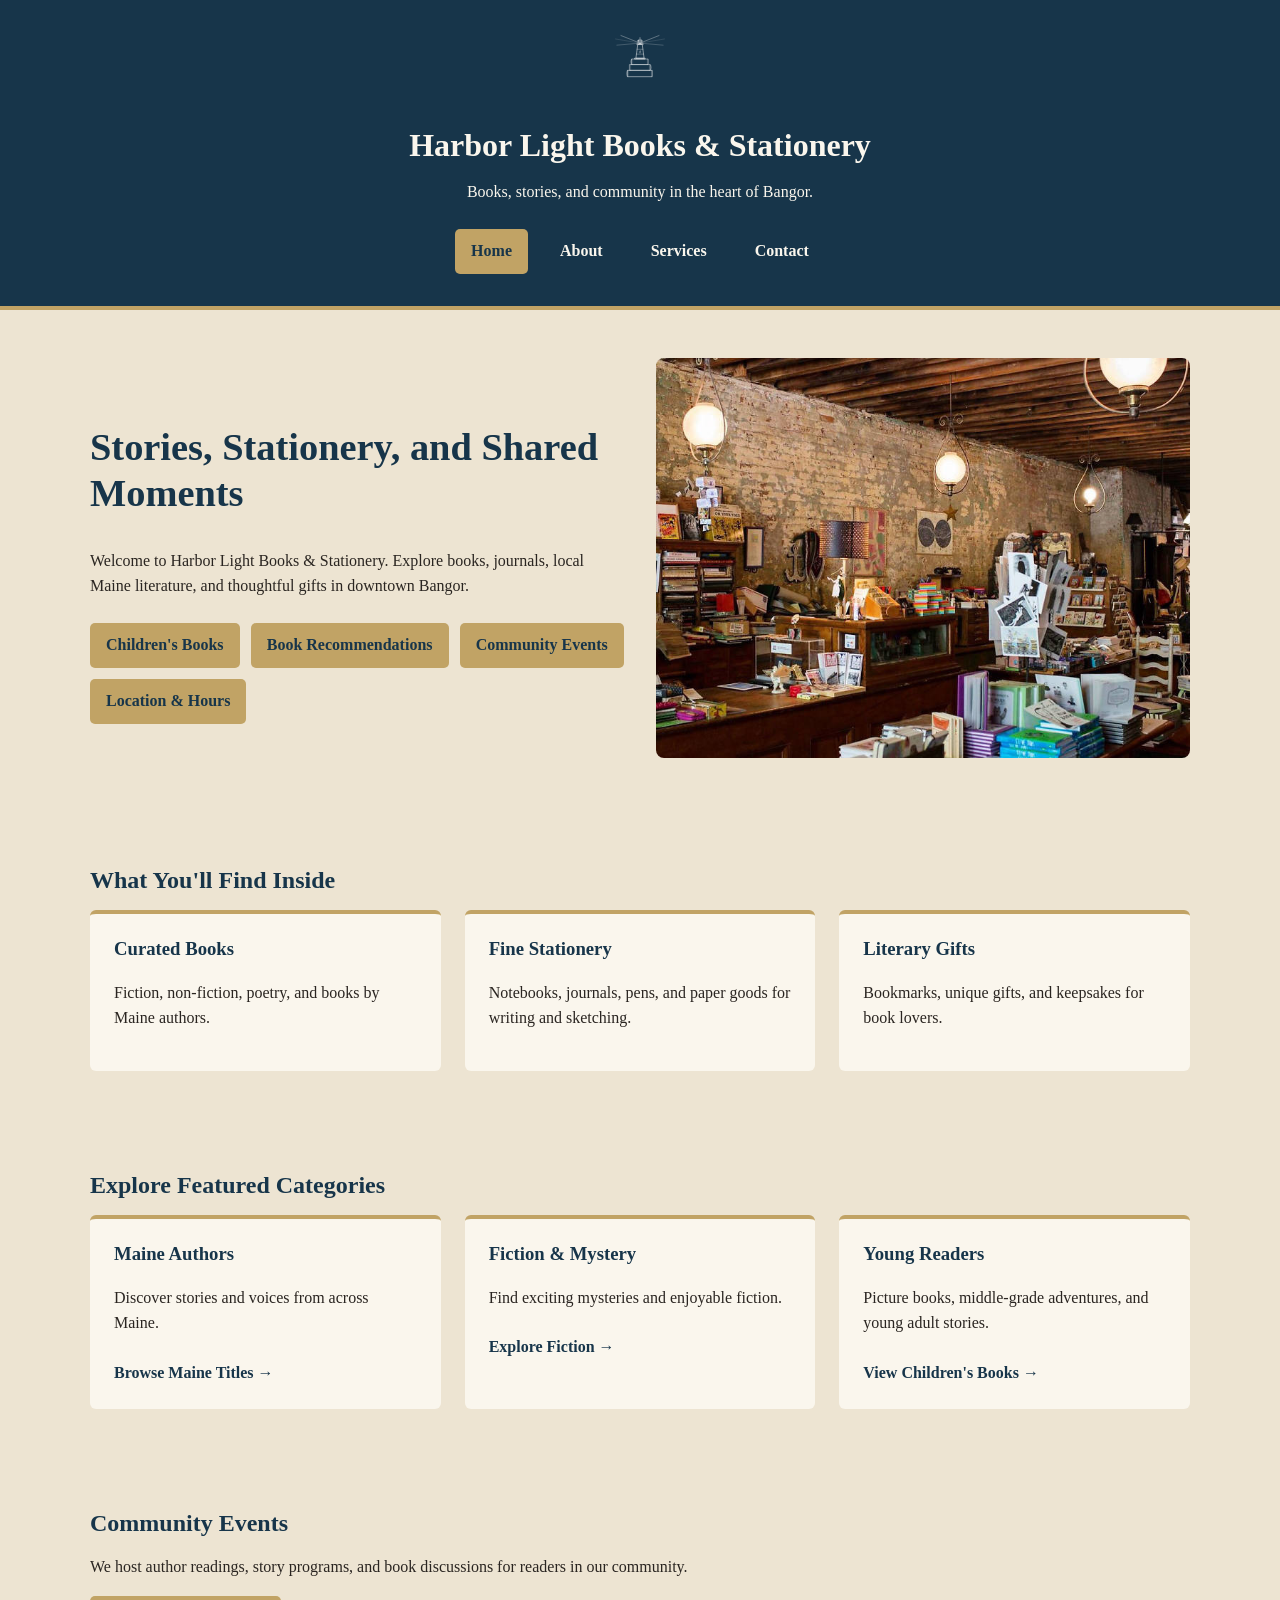
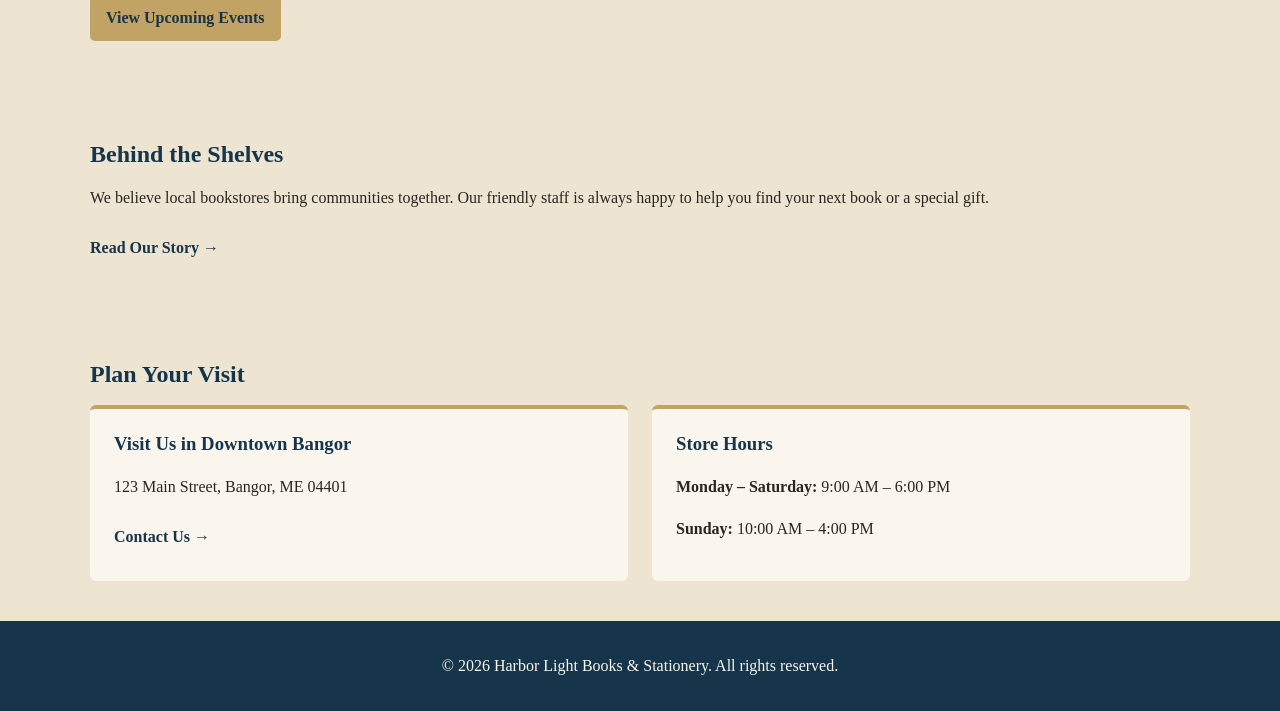
==== index.html @ 229f9819 "client critique" ====
<!DOCTYPE html>
<html lang="en">

<head>
    <meta charset="UTF-8">
    <meta name="viewport" content="width=device-width, initial-scale=1.0">

    <title>Harbor Light Books &amp; Stationery</title>

    <link rel="stylesheet" href="css/style.css">
    <script src="js/script.js" defer></script>
</head>

<body>

    <!-- Header -->
    <header>
        <div class="brand">
            <img src="images/lighthouse.svg"
                 alt="Lighthouse logo"
                 class="brand-logo">

            <p class="site-title">Harbor Light Books &amp; Stationery</p>
        </div>

        <p class="tagline">Books, stories, and community in the heart of Bangor.</p>

        <button class="menu-toggle"
                type="button"
                aria-expanded="false"
                aria-controls="main-navigation">
            Menu
        </button>

        <nav id="main-navigation" aria-label="Main navigation">
            <ul>
                <li><a href="index.html" aria-current="page">Home</a></li>
                <li><a href="about.html">About</a></li>
                <li><a href="services.html">Services</a></li>
                <li><a href="contact.html">Contact</a></li>
            </ul>
        </nav>
    </header>


    <main class="container">

        <!-- Welcome Section -->
        <section class="hero-section">

            <div class="hero-content">
                <h1>Stories, Stationery, and Shared Moments</h1>

                <p>
                    Welcome to Harbor Light Books &amp; Stationery.
                    Explore books, journals, local Maine literature,
                    and thoughtful gifts in downtown Bangor.
                </p>

                <div class="starting-paths">
                    <a href="services.html#childrens" class="btn">Children's Books</a>
                    <a href="services.html#recommendations" class="btn">Book Recommendations</a>
                    <a href="services.html#events" class="btn">Community Events</a>
                    <a href="#visit-hours" class="btn">Location &amp; Hours</a>
                </div>
            </div>

            <div class="hero-image-wrapper">
                <img src="images/storefront.jpg"
                     alt="Interior of Harbor Light Books and Stationery"
                     class="hero-img">
            </div>

        </section>


        <!-- Store Offerings -->
        <section class="section-block">
            <h2>What You'll Find Inside</h2>

            <div class="card-grid">

                <article class="card">
                    <h3>Curated Books</h3>
                    <p>Fiction, non-fiction, poetry, and books by Maine authors.</p>
                </article>

                <article class="card">
                    <h3>Fine Stationery</h3>
                    <p>Notebooks, journals, pens, and paper goods for writing and sketching.</p>
                </article>

                <article class="card">
                    <h3>Literary Gifts</h3>
                    <p>Bookmarks, unique gifts, and keepsakes for book lovers.</p>
                </article>

            </div>
        </section>


        <!-- Featured Categories -->
        <section class="section-block">
            <h2>Explore Featured Categories</h2>

            <div class="card-grid">

                <article class="card">
                    <h3>Maine Authors</h3>
                    <p>Discover stories and voices from across Maine.</p>
                    <a href="services.html#maine-authors" class="card-link">Browse Maine Titles &rarr;</a>
                </article>

                <article class="card">
                    <h3>Fiction &amp; Mystery</h3>
                    <p>Find exciting mysteries and enjoyable fiction.</p>
                    <a href="services.html#fiction" class="card-link">Explore Fiction &rarr;</a>
                </article>

                <article class="card">
                    <h3>Young Readers</h3>
                    <p>Picture books, middle-grade adventures, and young adult stories.</p>
                    <a href="services.html#young-readers" class="card-link">View Children's Books &rarr;</a>
                </article>

            </div>
        </section>


        <!-- Events -->
        <section class="section-block">
            <h2>Community Events</h2>

            <p>
                We host author readings, story programs, and book
                discussions for readers in our community.
            </p>

            <a href="services.html#events" class="btn">View Upcoming Events</a>
        </section>


        <!-- About -->
        <section class="section-block">
            <h2>Behind the Shelves</h2>

            <p>
                We believe local bookstores bring communities together.
                Our friendly staff is always happy to help you find
                your next book or a special gift.
            </p>

            <a href="about.html" class="card-link">Read Our Story &rarr;</a>
        </section>


        <!-- Location and Hours -->
        <section id="visit-hours" class="section-block">
            <h2>Plan Your Visit</h2>

            <div class="card-grid">

                <article class="card">
                    <h3>Visit Us in Downtown Bangor</h3>
                    <p>123 Main Street, Bangor, ME 04401</p>
                    <a href="contact.html" class="card-link">Contact Us &rarr;</a>
                </article>

                <article class="card">
                    <h3>Store Hours</h3>
                    <p><strong>Monday – Saturday:</strong> 9:00 AM – 6:00 PM</p>
                    <p><strong>Sunday:</strong> 10:00 AM – 4:00 PM</p>
                </article>

            </div>
        </section>

    </main>


    <!-- Footer -->
    <footer>
        <div class="container">
            <p>&copy; 2026 Harbor Light Books &amp; Stationery. All rights reserved.</p>
        </div>
    </footer>

</body>
</html>
---- css/style.css ----
@charset "utf-8";

/*
   Harbor Light Books & Stationery
   Phase 3 - Responsive Design and Interactive Features
*/

/* 1. Basic Page Styles */

:root {
    --primary-color: #17354A;
    --secondary-color: #0d412f;
    --accent-color: #C1A365;
    --background-color: #EDE4D2;
    --white-color: #FAF6ED;
    --text-color: #2A2521;
}

* {
    box-sizing: border-box;
}

body {
    margin: 0;
    background-color: var(--background-color);
    color: var(--text-color);
    font-family: Georgia, "Times New Roman", serif;
    line-height: 1.6;
}

img {
    max-width: 100%;
    height: auto;
    display: block;
}

a {
    color: var(--primary-color);
    text-decoration: none;
}

a:hover {
    color: var(--accent-color);
}

h1, h2, h3 {
    color: var(--primary-color);
    line-height: 1.2;
}

p {
    margin-bottom: 1rem;
}

.container {
    width: 90%;
    max-width: 1100px;
    margin: 0 auto;
}

.section-block {
    padding: 2.5rem 0;
}


/* 2. Header and Logo */

header {
    background-color: var(--primary-color);
    color: var(--white-color);
    padding: 2rem 1rem;
    text-align: center;
    border-bottom: 4px solid var(--accent-color);
}

.brand {
    margin-bottom: 0.5rem;
}

.brand-logo {
    width: 80px;
    height: 80px;
    object-fit: contain;
    margin: 0 auto 0.5rem;
}

.site-title {
    color: var(--white-color);
    font-size: 2rem;
    font-weight: bold;
    margin: 0;
}

header .tagline {
    margin: 0 0 1.5rem;
    color: var(--white-color);
}

.menu-toggle {
    display: none;
    padding: 0.7rem 1.2rem;
    border: 2px solid var(--accent-color);
    border-radius: 5px;
    background-color: var(--secondary-color);
    color: var(--white-color);
    font-weight: bold;
    cursor: pointer;
}

nav ul {
    display: flex;
    justify-content: center;
    flex-wrap: wrap;
    gap: 1rem;
    margin: 0;
    padding: 0;
    list-style: none;
}

nav a {
    display: block;
    padding: 0.6rem 1rem;
    border-radius: 5px;
    color: var(--white-color);
    font-weight: bold;
}

nav a:hover,
nav a[aria-current="page"] {
    background-color: var(--accent-color);
    color: var(--primary-color);
}


/* 3. Hero Section */

.hero-section {
    display: flex;
    flex-wrap: wrap;
    align-items: center;
    gap: 2rem;
    padding: 3rem 0;
}

.hero-content,
.hero-image-wrapper {
    flex: 1;
    min-width: 280px;
}

.hero-content h1 {
    font-size: 2.4rem;
}

.hero-img {
    width: 100%;
    border-radius: 8px;
}

.starting-paths {
    display: flex;
    flex-wrap: wrap;
    gap: 0.7rem;
    margin-top: 1.5rem;
}


/* 4. Buttons */

.btn {
    display: inline-block;
    padding: 0.6rem 1rem;
    background-color: var(--accent-color);
    color: var(--primary-color);
    border-radius: 5px;
    font-weight: bold;
}

.btn:hover {
    background-color: var(--primary-color);
    color: var(--white-color);
}


/* 5. Cards and Sections */

.card-grid {
    display: grid;
    grid-template-columns: repeat(auto-fit, minmax(230px, 1fr));
    gap: 1.5rem;
    margin-top: 1rem;
}

.card {
    background-color: var(--white-color);
    padding: 1.5rem;
    border-radius: 6px;
    border-top: 4px solid var(--accent-color);
}

.card h3 {
    margin-top: 0;
}

.card-link {
    display: inline-block;
    margin-top: 0.5rem;
    font-weight: bold;
}

.section-block h2 {
    margin-bottom: 1rem;
}


/* 6. Events Section */

.events-section {
    background-color: var(--secondary-color);
    color: var(--white-color);
    padding: 2.5rem;
    margin: 2rem 0;
    border-radius: 6px;
}

.events-section h2 {
    color: var(--white-color);
}

.events-section .btn {
    margin-top: 0.5rem;
}


/* 7. Location and Hours */

.hours-list {
    padding-left: 1.2rem;
}

.hours-list li {
    margin-bottom: 0.5rem;
}


/* 8. Footer */

footer {
    padding: 2rem;
    background-color: var(--primary-color);
    color: var(--white-color);
    text-align: center;
}

footer p {
    margin: 0;
}


/* 9. Keyboard Focus */

:focus-visible {
    outline: 3px solid var(--accent-color);
    outline-offset: 3px;
}


/* 10. Mobile Layout */

@media (max-width: 600px) {

    .menu-toggle {
        display: block;
        margin: 1rem auto;
    }

    header nav {
        display: none;
        margin-top: 1rem;
    }

    header nav.open {
        display: block;
    }

    nav ul {
        flex-direction: column;
        gap: 0.5rem;
    }

    nav a {
        display: block;
    }

    .hero-section {
        padding: 2rem 0;
    }

    .hero-content h1 {
        font-size: 1.9rem;
    }

    .events-section {
        padding: 1.5rem;
    }

}
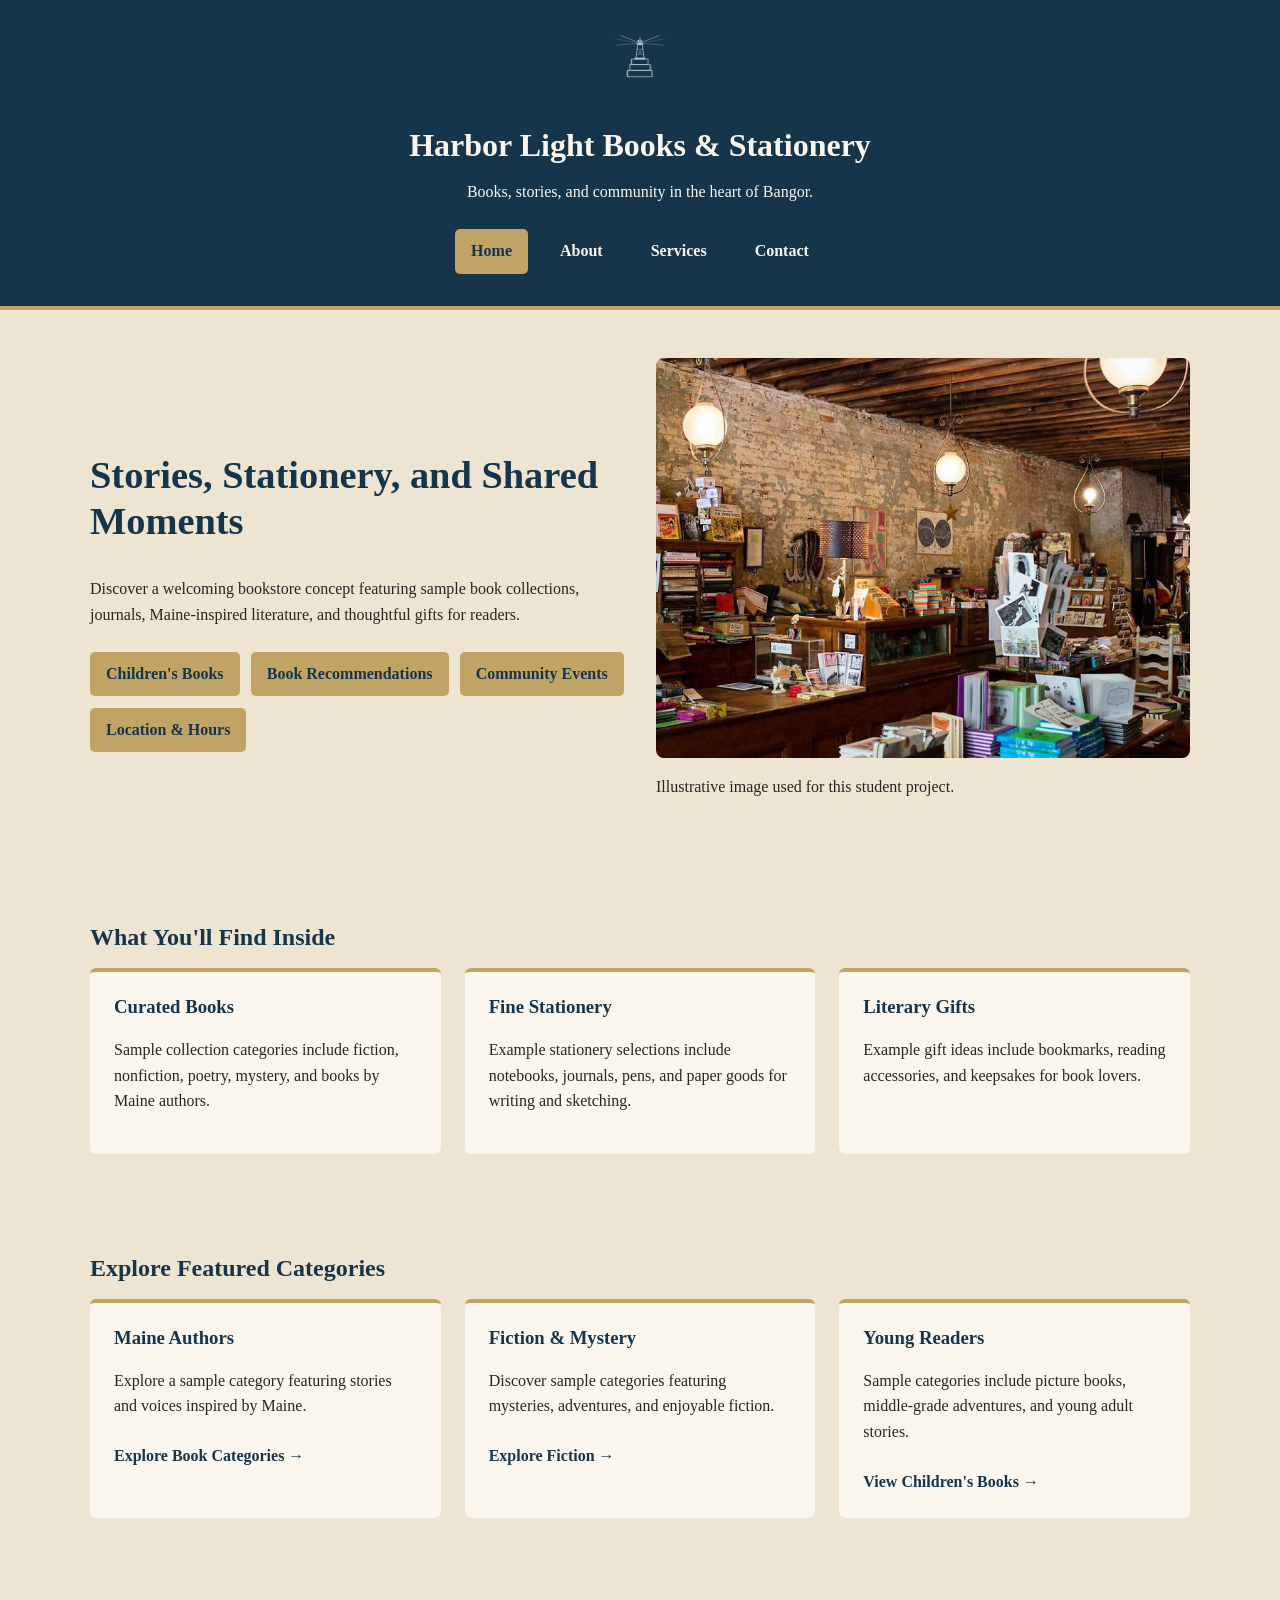
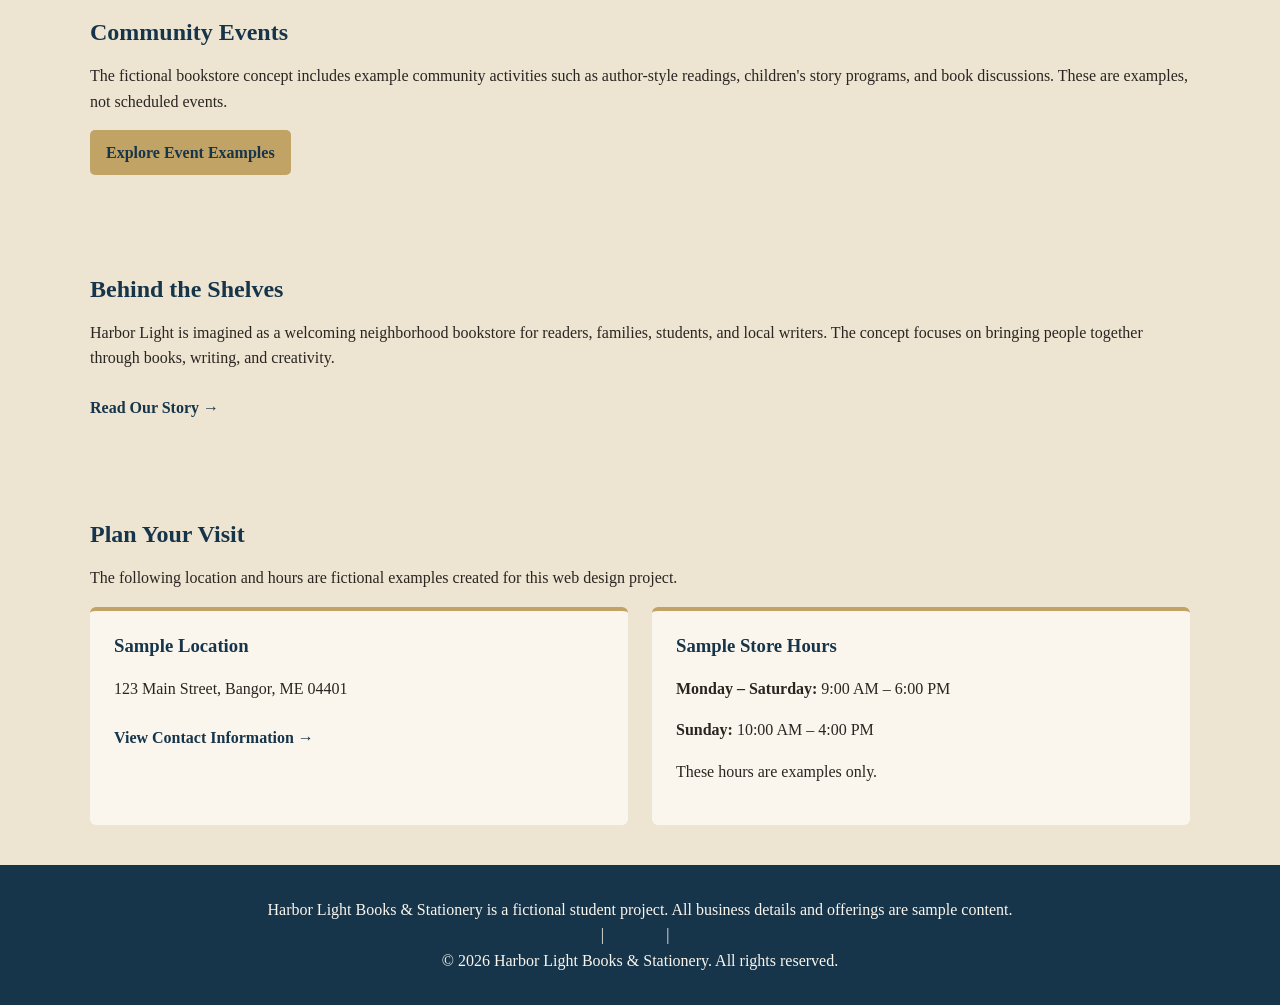
==== commit ec6058ce: "PHASE 4 PUSH" ====
--- a/index.html
+++ b/index.html
@@ -1,4 +1,3 @@
-
 <!DOCTYPE html>
 <html lang="en">
 
@@ -18,7 +17,7 @@
     <header>
         <div class="brand">
             <img src="images/lighthouse.svg"
-                 alt="Lighthouse logo"
+                 alt="Harbor Light lighthouse logo"
                  class="brand-logo">
 
             <p class="site-title">Harbor Light Books &amp; Stationery</p>
@@ -53,9 +52,9 @@
                 <h1>Stories, Stationery, and Shared Moments</h1>
 
                 <p>
-                    Welcome to Harbor Light Books &amp; Stationery.
-                    Explore books, journals, local Maine literature,
-                    and thoughtful gifts in downtown Bangor.
+                    Discover a welcoming bookstore concept featuring
+                    sample book collections, journals, Maine-inspired
+                    literature, and thoughtful gifts for readers.
                 </p>
 
                 <div class="starting-paths">
@@ -68,8 +67,11 @@
 
             <div class="hero-image-wrapper">
                 <img src="images/storefront.jpg"
-                     alt="Interior of Harbor Light Books and Stationery"
+                     alt="Illustrative bookstore storefront image for the fictional Harbor Light project"
                      class="hero-img">
+                <p class="image-note">
+                    Illustrative image used for this student project.
+                </p>
             </div>
 
         </section>
@@ -83,17 +85,26 @@
 
                 <article class="card">
                     <h3>Curated Books</h3>
-                    <p>Fiction, non-fiction, poetry, and books by Maine authors.</p>
+                    <p>
+                        Sample collection categories include fiction,
+                        nonfiction, poetry, mystery, and books by Maine authors.
+                    </p>
                 </article>
 
                 <article class="card">
                     <h3>Fine Stationery</h3>
-                    <p>Notebooks, journals, pens, and paper goods for writing and sketching.</p>
+                    <p>
+                        Example stationery selections include notebooks,
+                        journals, pens, and paper goods for writing and sketching.
+                    </p>
                 </article>
 
                 <article class="card">
                     <h3>Literary Gifts</h3>
-                    <p>Bookmarks, unique gifts, and keepsakes for book lovers.</p>
+                    <p>
+                        Example gift ideas include bookmarks, reading
+                        accessories, and keepsakes for book lovers.
+                    </p>
                 </article>
 
             </div>
@@ -108,20 +119,29 @@
 
                 <article class="card">
                     <h3>Maine Authors</h3>
-                    <p>Discover stories and voices from across Maine.</p>
-                    <a href="services.html#maine-authors" class="card-link">Browse Maine Titles &rarr;</a>
+                    <p>
+                        Explore a sample category featuring stories
+                        and voices inspired by Maine.
+                    </p>
+                    <a href="services.html" class="card-link">Explore Book Categories &rarr;</a>
                 </article>
 
                 <article class="card">
                     <h3>Fiction &amp; Mystery</h3>
-                    <p>Find exciting mysteries and enjoyable fiction.</p>
-                    <a href="services.html#fiction" class="card-link">Explore Fiction &rarr;</a>
+                    <p>
+                        Discover sample categories featuring mysteries,
+                        adventures, and enjoyable fiction.
+                    </p>
+                    <a href="services.html" class="card-link">Explore Fiction &rarr;</a>
                 </article>
 
                 <article class="card">
                     <h3>Young Readers</h3>
-                    <p>Picture books, middle-grade adventures, and young adult stories.</p>
-                    <a href="services.html#young-readers" class="card-link">View Children's Books &rarr;</a>
+                    <p>
+                        Sample categories include picture books,
+                        middle-grade adventures, and young adult stories.
+                    </p>
+                    <a href="services.html#childrens" class="card-link">View Children's Books &rarr;</a>
                 </article>
 
             </div>
@@ -133,11 +153,13 @@
             <h2>Community Events</h2>
 
             <p>
-                We host author readings, story programs, and book
-                discussions for readers in our community.
-            </p>
-
-            <a href="services.html#events" class="btn">View Upcoming Events</a>
+                The fictional bookstore concept includes example
+                community activities such as author-style readings,
+                children's story programs, and book discussions.
+                These are examples, not scheduled events.
+            </p>
+
+            <a href="services.html#events" class="btn">Explore Event Examples</a>
         </section>
 
 
@@ -146,9 +168,10 @@
             <h2>Behind the Shelves</h2>
 
             <p>
-                We believe local bookstores bring communities together.
-                Our friendly staff is always happy to help you find
-                your next book or a special gift.
+                Harbor Light is imagined as a welcoming neighborhood
+                bookstore for readers, families, students, and local
+                writers. The concept focuses on bringing people
+                together through books, writing, and creativity.
             </p>
 
             <a href="about.html" class="card-link">Read Our Story &rarr;</a>
@@ -159,18 +182,24 @@
         <section id="visit-hours" class="section-block">
             <h2>Plan Your Visit</h2>
 
+            <p>
+                The following location and hours are fictional examples
+                created for this web design project.
+            </p>
+
             <div class="card-grid">
 
                 <article class="card">
-                    <h3>Visit Us in Downtown Bangor</h3>
+                    <h3>Sample Location</h3>
                     <p>123 Main Street, Bangor, ME 04401</p>
-                    <a href="contact.html" class="card-link">Contact Us &rarr;</a>
-                </article>
-
-                <article class="card">
-                    <h3>Store Hours</h3>
+                    <a href="contact.html" class="card-link">View Contact Information &rarr;</a>
+                </article>
+
+                <article class="card">
+                    <h3>Sample Store Hours</h3>
                     <p><strong>Monday – Saturday:</strong> 9:00 AM – 6:00 PM</p>
                     <p><strong>Sunday:</strong> 10:00 AM – 4:00 PM</p>
+                    <p>These hours are examples only.</p>
                 </article>
 
             </div>
@@ -182,9 +211,21 @@
     <!-- Footer -->
     <footer>
         <div class="container">
+            <p>
+                Harbor Light Books &amp; Stationery is a fictional
+                student project. All business details and offerings
+                are sample content.
+            </p>
+
+            <p>
+                <a href="about.html">About</a> |
+                <a href="services.html">Services</a> |
+                <a href="contact.html">Contact</a>
+            </p>
+
             <p>&copy; 2026 Harbor Light Books &amp; Stationery. All rights reserved.</p>
         </div>
     </footer>
 
 </body>
-</html>
+</html>
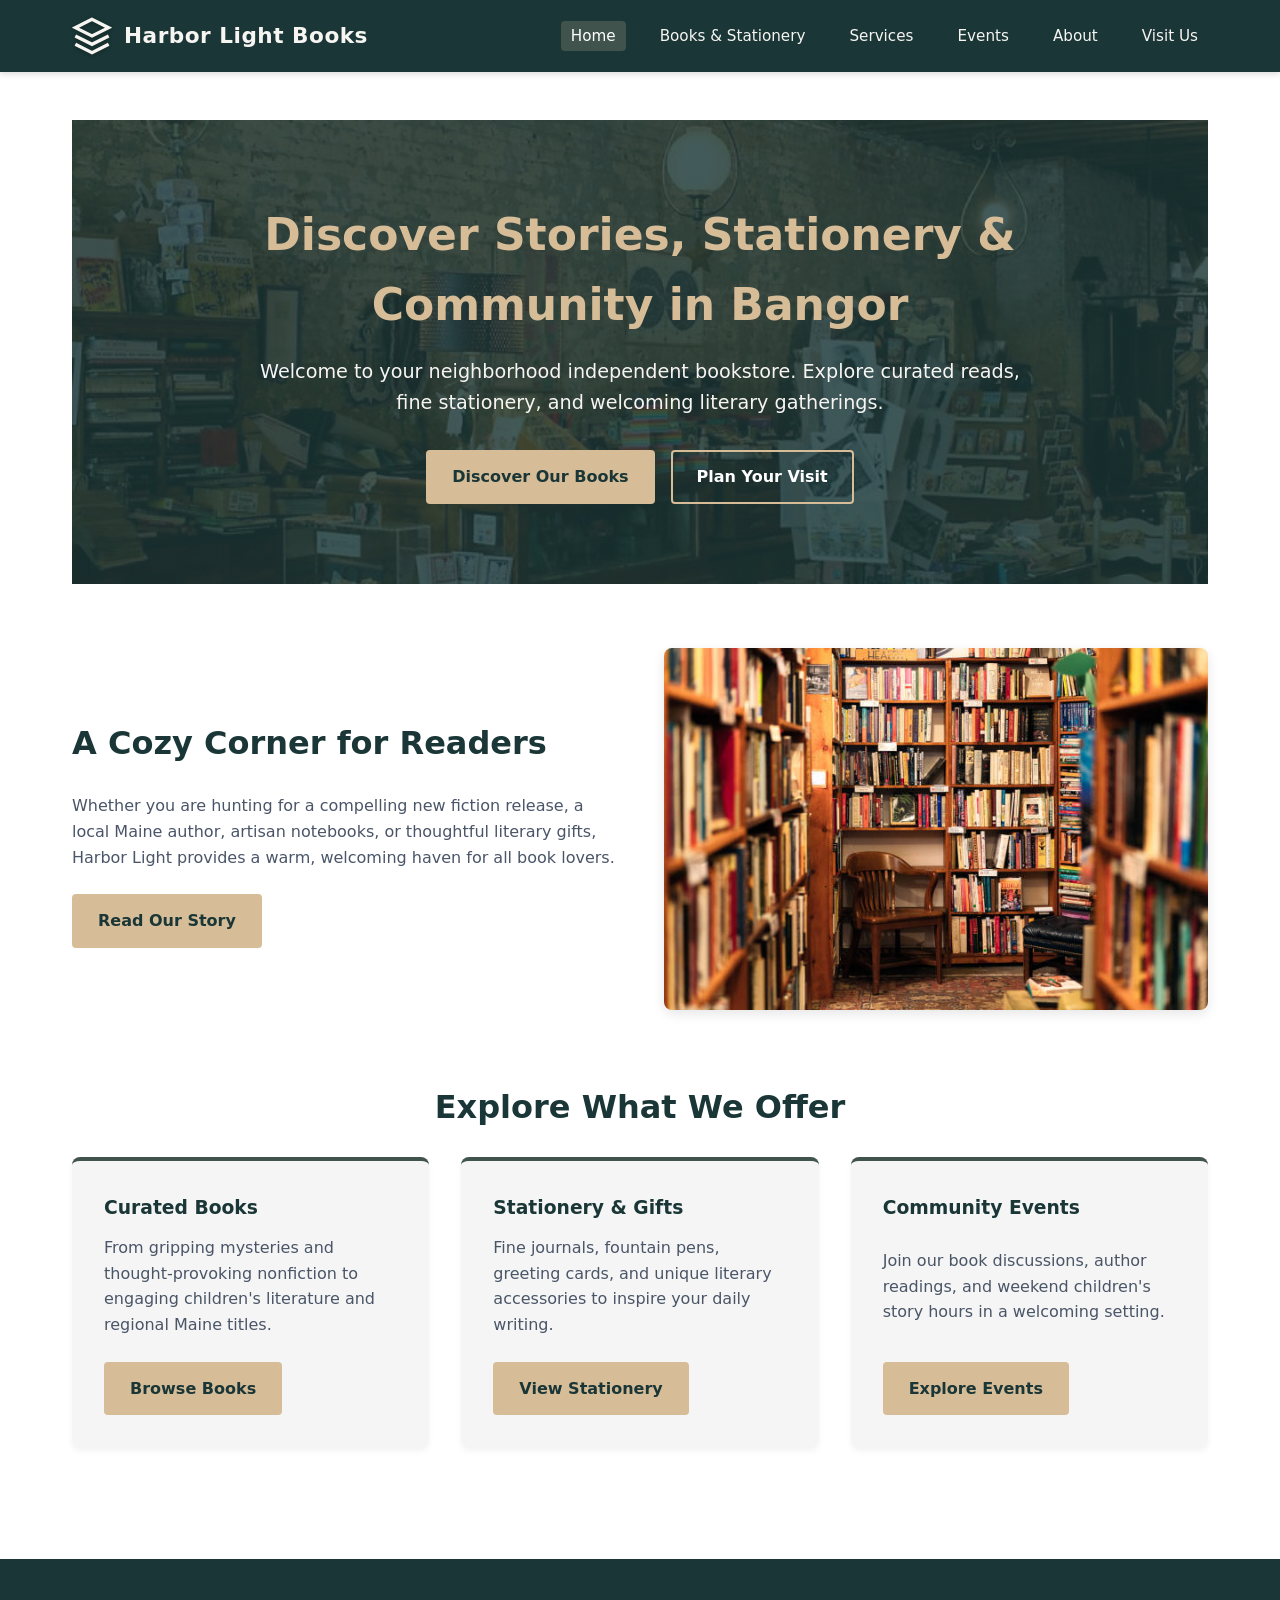
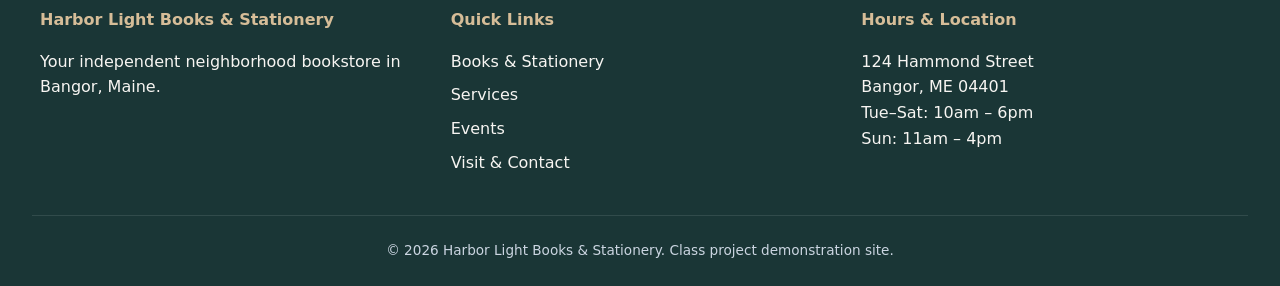
==== commit ac738d8f: "phase 4" ====
--- a/index.html
+++ b/index.html
@@ -1,231 +1,109 @@
 <!DOCTYPE html>
 <html lang="en">
-
 <head>
     <meta charset="UTF-8">
     <meta name="viewport" content="width=device-width, initial-scale=1.0">
+    <title>Harbor Light Books & Stationery | Independent Bookstore in Bangor</title>
+    <link rel="stylesheet" href="css/style.css">
+</head>
+<body>
+    <a href="#main-content" class="skip-link">Skip to main content</a>
 
-    <title>Harbor Light Books &amp; Stationery</title>
-
-    <link rel="stylesheet" href="css/style.css">
-    <script src="js/script.js" defer></script>
-</head>
-
-<body>
-
-    <!-- Header -->
     <header>
-        <div class="brand">
-            <img src="images/lighthouse.svg"
-                 alt="Harbor Light lighthouse logo"
-                 class="brand-logo">
-
-            <p class="site-title">Harbor Light Books &amp; Stationery</p>
+        <div class="header-container">
+            <a href="index.html" class="logo-link">
+                <svg class="logo-icon" viewBox="0 0 24 24" aria-hidden="true">
+                    <path d="M12 2L2 7l10 5 10-5-10-5zM2 17l10 5 10-5M2 12l10 5 10-5" stroke="currentColor" stroke-width="2" fill="none"/>
+                </svg>
+                <span class="logo-text">Harbor Light Books</span>
+            </a>
+            <button class="menu-toggle" aria-label="Toggle navigation menu">&#9776;</button>
+            <nav>
+                <ul>
+                    <li><a href="index.html" class="active">Home</a></li>
+                    <li><a href="books.html">Books & Stationery</a></li>
+                    <li><a href="services.html">Services</a></li>
+                    <li><a href="events.html">Events</a></li>
+                    <li><a href="about.html">About</a></li>
+                    <li><a href="contact.html">Visit Us</a></li>
+                </ul>
+            </nav>
         </div>
-
-        <p class="tagline">Books, stories, and community in the heart of Bangor.</p>
-
-        <button class="menu-toggle"
-                type="button"
-                aria-expanded="false"
-                aria-controls="main-navigation">
-            Menu
-        </button>
-
-        <nav id="main-navigation" aria-label="Main navigation">
-            <ul>
-                <li><a href="index.html" aria-current="page">Home</a></li>
-                <li><a href="about.html">About</a></li>
-                <li><a href="services.html">Services</a></li>
-                <li><a href="contact.html">Contact</a></li>
-            </ul>
-        </nav>
     </header>
 
-
-    <main class="container">
-
-        <!-- Welcome Section -->
-        <section class="hero-section">
-
+    <main id="main-content">
+        <section class="hero">
             <div class="hero-content">
-                <h1>Stories, Stationery, and Shared Moments</h1>
-
-                <p>
-                    Discover a welcoming bookstore concept featuring
-                    sample book collections, journals, Maine-inspired
-                    literature, and thoughtful gifts for readers.
-                </p>
-
-                <div class="starting-paths">
-                    <a href="services.html#childrens" class="btn">Children's Books</a>
-                    <a href="services.html#recommendations" class="btn">Book Recommendations</a>
-                    <a href="services.html#events" class="btn">Community Events</a>
-                    <a href="#visit-hours" class="btn">Location &amp; Hours</a>
+                <h1>Discover Stories, Stationery & Community in Bangor</h1>
+                <p>Welcome to your neighborhood independent bookstore. Explore curated reads, fine stationery, and welcoming literary gatherings.</p>
+                <div class="hero-buttons">
+                    <a href="books.html" class="btn btn-primary">Discover Our Books</a>
+                    <a href="contact.html" class="btn btn-secondary">Plan Your Visit</a>
                 </div>
-            </div>
-
-            <div class="hero-image-wrapper">
-                <img src="images/storefront.jpg"
-                     alt="Illustrative bookstore storefront image for the fictional Harbor Light project"
-                     class="hero-img">
-                <p class="image-note">
-                    Illustrative image used for this student project.
-                </p>
-            </div>
-
-        </section>
-
-
-        <!-- Store Offerings -->
-        <section class="section-block">
-            <h2>What You'll Find Inside</h2>
-
-            <div class="card-grid">
-
-                <article class="card">
-                    <h3>Curated Books</h3>
-                    <p>
-                        Sample collection categories include fiction,
-                        nonfiction, poetry, mystery, and books by Maine authors.
-                    </p>
-                </article>
-
-                <article class="card">
-                    <h3>Fine Stationery</h3>
-                    <p>
-                        Example stationery selections include notebooks,
-                        journals, pens, and paper goods for writing and sketching.
-                    </p>
-                </article>
-
-                <article class="card">
-                    <h3>Literary Gifts</h3>
-                    <p>
-                        Example gift ideas include bookmarks, reading
-                        accessories, and keepsakes for book lovers.
-                    </p>
-                </article>
-
             </div>
         </section>
 
-
-        <!-- Featured Categories -->
-        <section class="section-block">
-            <h2>Explore Featured Categories</h2>
-
-            <div class="card-grid">
-
-                <article class="card">
-                    <h3>Maine Authors</h3>
-                    <p>
-                        Explore a sample category featuring stories
-                        and voices inspired by Maine.
-                    </p>
-                    <a href="services.html" class="card-link">Explore Book Categories &rarr;</a>
-                </article>
-
-                <article class="card">
-                    <h3>Fiction &amp; Mystery</h3>
-                    <p>
-                        Discover sample categories featuring mysteries,
-                        adventures, and enjoyable fiction.
-                    </p>
-                    <a href="services.html" class="card-link">Explore Fiction &rarr;</a>
-                </article>
-
-                <article class="card">
-                    <h3>Young Readers</h3>
-                    <p>
-                        Sample categories include picture books,
-                        middle-grade adventures, and young adult stories.
-                    </p>
-                    <a href="services.html#childrens" class="card-link">View Children's Books &rarr;</a>
-                </article>
-
+        <section class="intro-section" style="padding-top: 4rem;">
+            <div class="grid-2">
+                <div>
+                    <h2 class="section-title" style="text-align: left;">A Cozy Corner for Readers</h2>
+                    <p style="margin-bottom: 1.5rem; color: #4a5568;">Whether you are hunting for a compelling new fiction release, a local Maine author, artisan notebooks, or thoughtful literary gifts, Harbor Light provides a warm, welcoming haven for all book lovers.</p>
+                    <a href="about.html" class="btn btn-primary">Read Our Story</a>
+                </div>
+                <div>
+                    <img src="images/bookstore-interior.jpg" alt="Interior view of Harbor Light bookstore shelves" style="width: 100%; border-radius: 8px; box-shadow: 0 4px 12px rgba(0,0,0,0.1);">
+                </div>
             </div>
         </section>
 
-
-        <!-- Events -->
-        <section class="section-block">
-            <h2>Community Events</h2>
-
-            <p>
-                The fictional bookstore concept includes example
-                community activities such as author-style readings,
-                children's story programs, and book discussions.
-                These are examples, not scheduled events.
-            </p>
-
-            <a href="services.html#events" class="btn">Explore Event Examples</a>
-        </section>
-
-
-        <!-- About -->
-        <section class="section-block">
-            <h2>Behind the Shelves</h2>
-
-            <p>
-                Harbor Light is imagined as a welcoming neighborhood
-                bookstore for readers, families, students, and local
-                writers. The concept focuses on bringing people
-                together through books, writing, and creativity.
-            </p>
-
-            <a href="about.html" class="card-link">Read Our Story &rarr;</a>
-        </section>
-
-
-        <!-- Location and Hours -->
-        <section id="visit-hours" class="section-block">
-            <h2>Plan Your Visit</h2>
-
-            <p>
-                The following location and hours are fictional examples
-                created for this web design project.
-            </p>
-
-            <div class="card-grid">
-
-                <article class="card">
-                    <h3>Sample Location</h3>
-                    <p>123 Main Street, Bangor, ME 04401</p>
-                    <a href="contact.html" class="card-link">View Contact Information &rarr;</a>
-                </article>
-
-                <article class="card">
-                    <h3>Sample Store Hours</h3>
-                    <p><strong>Monday – Saturday:</strong> 9:00 AM – 6:00 PM</p>
-                    <p><strong>Sunday:</strong> 10:00 AM – 4:00 PM</p>
-                    <p>These hours are examples only.</p>
-                </article>
-
+        <section class="content-section">
+            <h2 class="section-title">Explore What We Offer</h2>
+            <div class="grid-3">
+                <div class="card">
+                    <h3>Curated Books</h3>
+                    <p>From gripping mysteries and thought-provoking nonfiction to engaging children's literature and regional Maine titles.</p>
+                    <a href="books.html" class="btn btn-primary" style="align-self: flex-start;">Browse Books</a>
+                </div>
+                <div class="card">
+                    <h3>Stationery & Gifts</h3>
+                    <p>Fine journals, fountain pens, greeting cards, and unique literary accessories to inspire your daily writing.</p>
+                    <a href="books.html" class="btn btn-primary" style="align-self: flex-start;">View Stationery</a>
+                </div>
+                <div class="card">
+                    <h3>Community Events</h3>
+                    <p>Join our book discussions, author readings, and weekend children's story hours in a welcoming setting.</p>
+                    <a href="events.html" class="btn btn-primary" style="align-self: flex-start;">Explore Events</a>
+                </div>
             </div>
         </section>
-
     </main>
 
-
-    <!-- Footer -->
     <footer>
-        <div class="container">
-            <p>
-                Harbor Light Books &amp; Stationery is a fictional
-                student project. All business details and offerings
-                are sample content.
-            </p>
-
-            <p>
-                <a href="about.html">About</a> |
-                <a href="services.html">Services</a> |
-                <a href="contact.html">Contact</a>
-            </p>
-
-            <p>&copy; 2026 Harbor Light Books &amp; Stationery. All rights reserved.</p>
+        <div class="footer-container">
+            <div class="footer-col">
+                <h4>Harbor Light Books & Stationery</h4>
+                <p>Your independent neighborhood bookstore in Bangor, Maine.</p>
+            </div>
+            <div class="footer-col">
+                <h4>Quick Links</h4>
+                <ul>
+                    <li><a href="books.html">Books & Stationery</a></li>
+                    <li><a href="services.html">Services</a></li>
+                    <li><a href="events.html">Events</a></li>
+                    <li><a href="contact.html">Visit & Contact</a></li>
+                </ul>
+            </div>
+            <div class="footer-col">
+                <h4>Hours & Location</h4>
+                <p>124 Hammond Street<br>Bangor, ME 04401</p>
+                <p>Tue–Sat: 10am – 6pm<br>Sun: 11am – 4pm</p>
+            </div>
+        </div>
+        <div class="footer-bottom">
+            <p>&copy; 2026 Harbor Light Books & Stationery. Class project demonstration site.</p>
         </div>
     </footer>
 
+    <script src="js/script.js"></script>
 </body>
 </html>
--- a/css/style.css
+++ b/css/style.css
@@ -1,308 +1,434 @@
-
-@charset "utf-8";
-
-/*
-   Harbor Light Books & Stationery
-   Phase 3 - Responsive Design and Interactive Features
-*/
-
-/* 1. Basic Page Styles */
+/* ==========================================
+   Harbor Light Books & Stationery - Main Stylesheet
+   ========================================== */
 
 :root {
-    --primary-color: #17354A;
-    --secondary-color: #0d412f;
-    --accent-color: #C1A365;
-    --background-color: #EDE4D2;
-    --white-color: #FAF6ED;
-    --text-color: #2A2521;
+    --primary-teal: #1A3636;
+    --soft-green: #40534C;
+    --accent-warm: #D6BD98;
+    --accent-sand: #F7F5F2;
+    --text-dark: #2C3E3D;
+    --text-light: #F7F5F2;
+    --white: #FFFFFF;
+    --gray-bg: #F4F5F4;
+    --border-color: #D1D8D4;
+    --transition: all 0.3s ease;
 }
 
 * {
     box-sizing: border-box;
+    margin: 0;
+    padding: 0;
 }
 
 body {
-    margin: 0;
-    background-color: var(--background-color);
-    color: var(--text-color);
-    font-family: Georgia, "Times New Roman", serif;
+    font-family: system-ui, -apple-system, BlinkMacSystemFont, "Segoe UI", Roboto, Oxygen, Ubuntu, Cantarell, sans-serif;
+    color: var(--text-dark);
+    background-color: var(--white);
     line-height: 1.6;
 }
 
-img {
-    max-width: 100%;
-    height: auto;
-    display: block;
-}
-
-a {
-    color: var(--primary-color);
+/* Accessibility Skip Link */
+.skip-link {
+    position: absolute;
+    top: -40px;
+    left: 0;
+    background: var(--primary-teal);
+    color: var(--white);
+    padding: 8px;
+    z-index: 100;
+    transition: top 0.3s;
+}
+.skip-link:focus {
+    top: 0;
+}
+
+/* ==========================================
+   Header & Navigation (Distinctive & Visible Logo)
+   ========================================== */
+header {
+    background-color: var(--primary-teal);
+    color: var(--text-light);
+    position: sticky;
+    top: 0;
+    z-index: 1000;
+    box-shadow: 0 2px 6px rgba(0,0,0,0.15);
+}
+
+.header-container {
+    max-width: 1200px;
+    margin: 0 auto;
+    display: flex;
+    justify-content: space-between;
+    align-items: center;
+    padding: 1rem 2rem;
+}
+
+.logo-link {
+    display: flex;
+    align-items: center;
+    gap: 12px;
     text-decoration: none;
-}
-
-a:hover {
-    color: var(--accent-color);
-}
-
-h1, h2, h3 {
-    color: var(--primary-color);
-    line-height: 1.2;
-}
-
-p {
-    margin-bottom: 1rem;
-}
-
-.container {
-    width: 90%;
-    max-width: 1100px;
-    margin: 0 auto;
-}
-
-.section-block {
-    padding: 2.5rem 0;
-}
-
-
-/* 2. Header and Logo */
-
-header {
-    background-color: var(--primary-color);
-    color: var(--white-color);
-    padding: 2rem 1rem;
-    text-align: center;
-    border-bottom: 4px solid var(--accent-color);
-}
-
-.brand {
-    margin-bottom: 0.5rem;
-}
-
-.brand-logo {
-    width: 80px;
-    height: 80px;
-    object-fit: contain;
-    margin: 0 auto 0.5rem;
-}
-
-.site-title {
-    color: var(--white-color);
-    font-size: 2rem;
-    font-weight: bold;
-    margin: 0;
-}
-
-header .tagline {
-    margin: 0 0 1.5rem;
-    color: var(--white-color);
-}
-
+    color: var(--text-light);
+}
+
+.logo-icon {
+    width: 40px;
+    height: 40px;
+    fill: var(--accent-warm);
+    filter: drop-shadow(0px 1px 2px rgba(0,0,0,0.3));
+}
+
+.logo-text {
+    font-size: 1.35rem;
+    font-weight: 700;
+    letter-spacing: 0.5px;
+    color: var(--accent-sand);
+}
+
+nav ul {
+    display: flex;
+    list-style: none;
+    gap: 1.5rem;
+    align-items: center;
+}
+
+nav a {
+    color: var(--text-light);
+    text-decoration: none;
+    font-weight: 500;
+    font-size: 0.95rem;
+    padding: 6px 10px;
+    border-radius: 4px;
+    transition: var(--transition);
+}
+
+nav a:hover, nav a:focus, nav a.active {
+    background-color: var(--soft-green);
+    color: var(--white);
+}
+
+/* Mobile Menu Toggle */
 .menu-toggle {
     display: none;
-    padding: 0.7rem 1.2rem;
-    border: 2px solid var(--accent-color);
-    border-radius: 5px;
-    background-color: var(--secondary-color);
-    color: var(--white-color);
-    font-weight: bold;
+    background: none;
+    border: none;
+    color: var(--text-light);
+    font-size: 1.5rem;
     cursor: pointer;
 }
 
-nav ul {
-    display: flex;
+/* ==========================================
+   Hero Section (Homepage)
+   ========================================== */
+.hero {
+    background: linear-gradient(rgba(26, 54, 54, 0.82), rgba(26, 54, 54, 0.82)), url('../images/storefront.jpg') center/cover no-repeat;
+    color: var(--text-light);
+    padding: 5rem 2rem;
+    text-align: center;
+}
+
+.hero-content {
+    max-width: 800px;
+    margin: 0 auto;
+}
+
+.hero h1 {
+    font-size: 2.75rem;
+    margin-bottom: 1rem;
+    color: var(--accent-warm);
+}
+
+.hero p {
+    font-size: 1.2rem;
+    margin-bottom: 2rem;
+    color: var(--accent-sand);
+}
+
+.hero-buttons {
+    display: flex;
+    gap: 1rem;
     justify-content: center;
     flex-wrap: wrap;
-    gap: 1rem;
-    margin: 0;
-    padding: 0;
-    list-style: none;
-}
-
-nav a {
-    display: block;
-    padding: 0.6rem 1rem;
-    border-radius: 5px;
-    color: var(--white-color);
-    font-weight: bold;
-}
-
-nav a:hover,
-nav a[aria-current="page"] {
-    background-color: var(--accent-color);
-    color: var(--primary-color);
-}
-
-
-/* 3. Hero Section */
-
-.hero-section {
-    display: flex;
-    flex-wrap: wrap;
-    align-items: center;
-    gap: 2rem;
-    padding: 3rem 0;
-}
-
-.hero-content,
-.hero-image-wrapper {
-    flex: 1;
-    min-width: 280px;
-}
-
-.hero-content h1 {
-    font-size: 2.4rem;
-}
-
-.hero-img {
-    width: 100%;
-    border-radius: 8px;
-}
-
-.starting-paths {
-    display: flex;
-    flex-wrap: wrap;
-    gap: 0.7rem;
-    margin-top: 1.5rem;
-}
-
-
-/* 4. Buttons */
-
+}
+
+/* ==========================================
+   Buttons
+   ========================================== */
 .btn {
     display: inline-block;
-    padding: 0.6rem 1rem;
-    background-color: var(--accent-color);
-    color: var(--primary-color);
-    border-radius: 5px;
-    font-weight: bold;
-}
-
-.btn:hover {
-    background-color: var(--primary-color);
-    color: var(--white-color);
-}
-
-
-/* 5. Cards and Sections */
-
-.card-grid {
+    padding: 0.75rem 1.5rem;
+    border-radius: 4px;
+    font-weight: 600;
+    text-decoration: none;
+    transition: var(--transition);
+    cursor: pointer;
+    border: 2px solid transparent;
+}
+
+.btn-primary {
+    background-color: var(--accent-warm);
+    color: var(--primary-teal);
+}
+
+.btn-primary:hover, .btn-primary:focus {
+    background-color: #c5ac83;
+}
+
+.btn-secondary {
+    background-color: transparent;
+    color: var(--white);
+    border-color: var(--accent-warm);
+}
+
+.btn-secondary:hover, .btn-secondary:focus {
+    background-color: var(--accent-warm);
+    color: var(--primary-teal);
+}
+
+/* ==========================================
+   Main Content Layouts
+   ========================================== */
+main {
+    max-width: 1200px;
+    margin: 0 auto;
+    padding: 3rem 2rem;
+}
+
+.section-title {
+    font-size: 2rem;
+    color: var(--primary-teal);
+    margin-bottom: 1.5rem;
+    text-align: center;
+}
+
+.intro-section, .content-section {
+    margin-bottom: 4rem;
+}
+
+/* Grid Systems */
+.grid-3 {
     display: grid;
-    grid-template-columns: repeat(auto-fit, minmax(230px, 1fr));
-    gap: 1.5rem;
-    margin-top: 1rem;
-}
-
+    grid-template-columns: repeat(auto-fit, minmax(300px, 1fr));
+    gap: 2rem;
+}
+
+.grid-2 {
+    display: grid;
+    grid-template-columns: repeat(auto-fit, minmax(450px, 1fr));
+    gap: 3rem;
+    align-items: center;
+}
+
+/* Cards */
 .card {
-    background-color: var(--white-color);
+    background: var(--gray-bg);
+    border-radius: 8px;
+    padding: 2rem;
+    box-shadow: 0 4px 6px rgba(0,0,0,0.05);
+    transition: var(--transition);
+    border-top: 4px solid var(--soft-green);
+    display: flex;
+    flex-direction: column;
+    justify-content: space-between;
+}
+
+.card:hover {
+    transform: translateY(-4px);
+    box-shadow: 0 6px 12px rgba(0,0,0,0.1);
+}
+
+.card h3 {
+    color: var(--primary-teal);
+    margin-bottom: 0.75rem;
+}
+
+.card p {
+    color: #4a5568;
+    margin-bottom: 1.5rem;
+}
+
+/* ==========================================
+   Discovery & Filters (Books / Events)
+   ========================================== */
+.filter-controls {
+    display: flex;
+    gap: 1rem;
+    margin-bottom: 2rem;
+    flex-wrap: wrap;
+    justify-content: center;
+}
+
+.filter-controls input, .filter-controls select {
+    padding: 0.75rem 1rem;
+    border: 1px solid var(--border-color);
+    border-radius: 4px;
+    font-size: 1rem;
+    min-width: 220px;
+}
+
+.sample-notice {
+    background-color: #fcf8e3;
+    color: #8a6d3b;
+    padding: 0.75rem 1rem;
+    border-radius: 4px;
+    margin-bottom: 2rem;
+    text-align: center;
+    font-size: 0.95rem;
+    border: 1px solid #faebcc;
+}
+
+/* ==========================================
+   Forms & Inquiry Preview
+   ========================================== */
+.form-group {
+    margin-bottom: 1.5rem;
+}
+
+label {
+    display: block;
+    font-weight: 600;
+    margin-bottom: 0.5rem;
+    color: var(--primary-teal);
+}
+
+input[type="text"],
+input[type="email"],
+select,
+textarea {
+    width: 100%;
+    padding: 0.75rem;
+    border: 1px solid var(--border-color);
+    border-radius: 4px;
+    font-size: 1rem;
+}
+
+input:focus, select:focus, textarea:focus {
+    outline: none;
+    border-color: var(--soft-green);
+    box-shadow: 0 0 0 3px rgba(64, 83, 76, 0.2);
+}
+
+.preview-box {
+    background-color: var(--accent-sand);
+    border: 1px dashed var(--soft-green);
     padding: 1.5rem;
     border-radius: 6px;
-    border-top: 4px solid var(--accent-color);
-}
-
-.card h3 {
-    margin-top: 0;
-}
-
-.card-link {
-    display: inline-block;
-    margin-top: 0.5rem;
-    font-weight: bold;
-}
-
-.section-block h2 {
+    margin-top: 2rem;
+    display: none;
+}
+
+.preview-box.active {
+    display: block;
+}
+
+/* ==========================================
+   FAQ Accordion
+   ========================================== */
+.faq-item {
+    border-bottom: 1px solid var(--border-color);
     margin-bottom: 1rem;
 }
 
-
-/* 6. Events Section */
-
-.events-section {
-    background-color: var(--secondary-color);
-    color: var(--white-color);
-    padding: 2.5rem;
-    margin: 2rem 0;
-    border-radius: 6px;
-}
-
-.events-section h2 {
-    color: var(--white-color);
-}
-
-.events-section .btn {
-    margin-top: 0.5rem;
-}
-
-
-/* 7. Location and Hours */
-
-.hours-list {
-    padding-left: 1.2rem;
-}
-
-.hours-list li {
+.faq-question {
+    background: none;
+    border: none;
+    width: 100%;
+    text-align: left;
+    padding: 1rem 0;
+    font-size: 1.1rem;
+    font-weight: 600;
+    color: var(--primary-teal);
+    cursor: pointer;
+    display: flex;
+    justify-content: space-between;
+    align-items: center;
+}
+
+.faq-answer {
+    padding-bottom: 1rem;
+    color: #4a5568;
+    display: none;
+}
+
+.faq-item.open .faq-answer {
+    display: block;
+}
+
+/* ==========================================
+   Footer
+   ========================================== */
+footer {
+    background-color: var(--primary-teal);
+    color: var(--text-light);
+    padding: 3rem 2rem 1.5rem;
+}
+
+.footer-container {
+    max-width: 1200px;
+    margin: 0 auto;
+    display: grid;
+    grid-template-columns: repeat(auto-fit, minmax(250px, 1fr));
+    gap: 2rem;
+    margin-bottom: 2rem;
+}
+
+.footer-col h4 {
+    color: var(--accent-warm);
+    margin-bottom: 1rem;
+}
+
+.footer-col ul {
+    list-style: none;
+}
+
+.footer-col ul li {
     margin-bottom: 0.5rem;
 }
 
-
-/* 8. Footer */
-
-footer {
-    padding: 2rem;
-    background-color: var(--primary-color);
-    color: var(--white-color);
+.footer-col a {
+    color: var(--text-light);
+    text-decoration: none;
+    transition: var(--transition);
+}
+
+.footer-col a:hover {
+    color: var(--accent-warm);
+}
+
+.footer-bottom {
     text-align: center;
-}
-
-footer p {
-    margin: 0;
-}
-
-
-/* 9. Keyboard Focus */
-
-:focus-visible {
-    outline: 3px solid var(--accent-color);
-    outline-offset: 3px;
-}
-
-
-/* 10. Mobile Layout */
-
-@media (max-width: 600px) {
-
+    padding-top: 1.5rem;
+    border-top: 1px solid rgba(255,255,255,0.1);
+    font-size: 0.85rem;
+    color: #cbd5e1;
+}
+
+/* ==========================================
+   Responsive Design
+   ========================================== */
+@media (max-width: 768px) {
+    nav ul {
+        display: none;
+        flex-direction: column;
+        position: absolute;
+        top: 100%;
+        left: 0;
+        width: 100%;
+        background-color: var(--primary-teal);
+        padding: 1rem 2rem;
+        box-shadow: 0 4px 6px rgba(0,0,0,0.1);
+    }
+    nav ul.show {
+        display: flex;
+    }
     .menu-toggle {
         display: block;
-        margin: 1rem auto;
     }
-
-    header nav {
-        display: none;
-        margin-top: 1rem;
+    .hero h1 {
+        font-size: 2rem;
     }
-
-    header nav.open {
-        display: block;
+    .grid-2 {
+        grid-template-columns: 1fr;
     }
-
-    nav ul {
-        flex-direction: column;
-        gap: 0.5rem;
-    }
-
-    nav a {
-        display: block;
-    }
-
-    .hero-section {
-        padding: 2rem 0;
-    }
-
-    .hero-content h1 {
-        font-size: 1.9rem;
-    }
-
-    .events-section {
-        padding: 1.5rem;
-    }
-
-}
+}
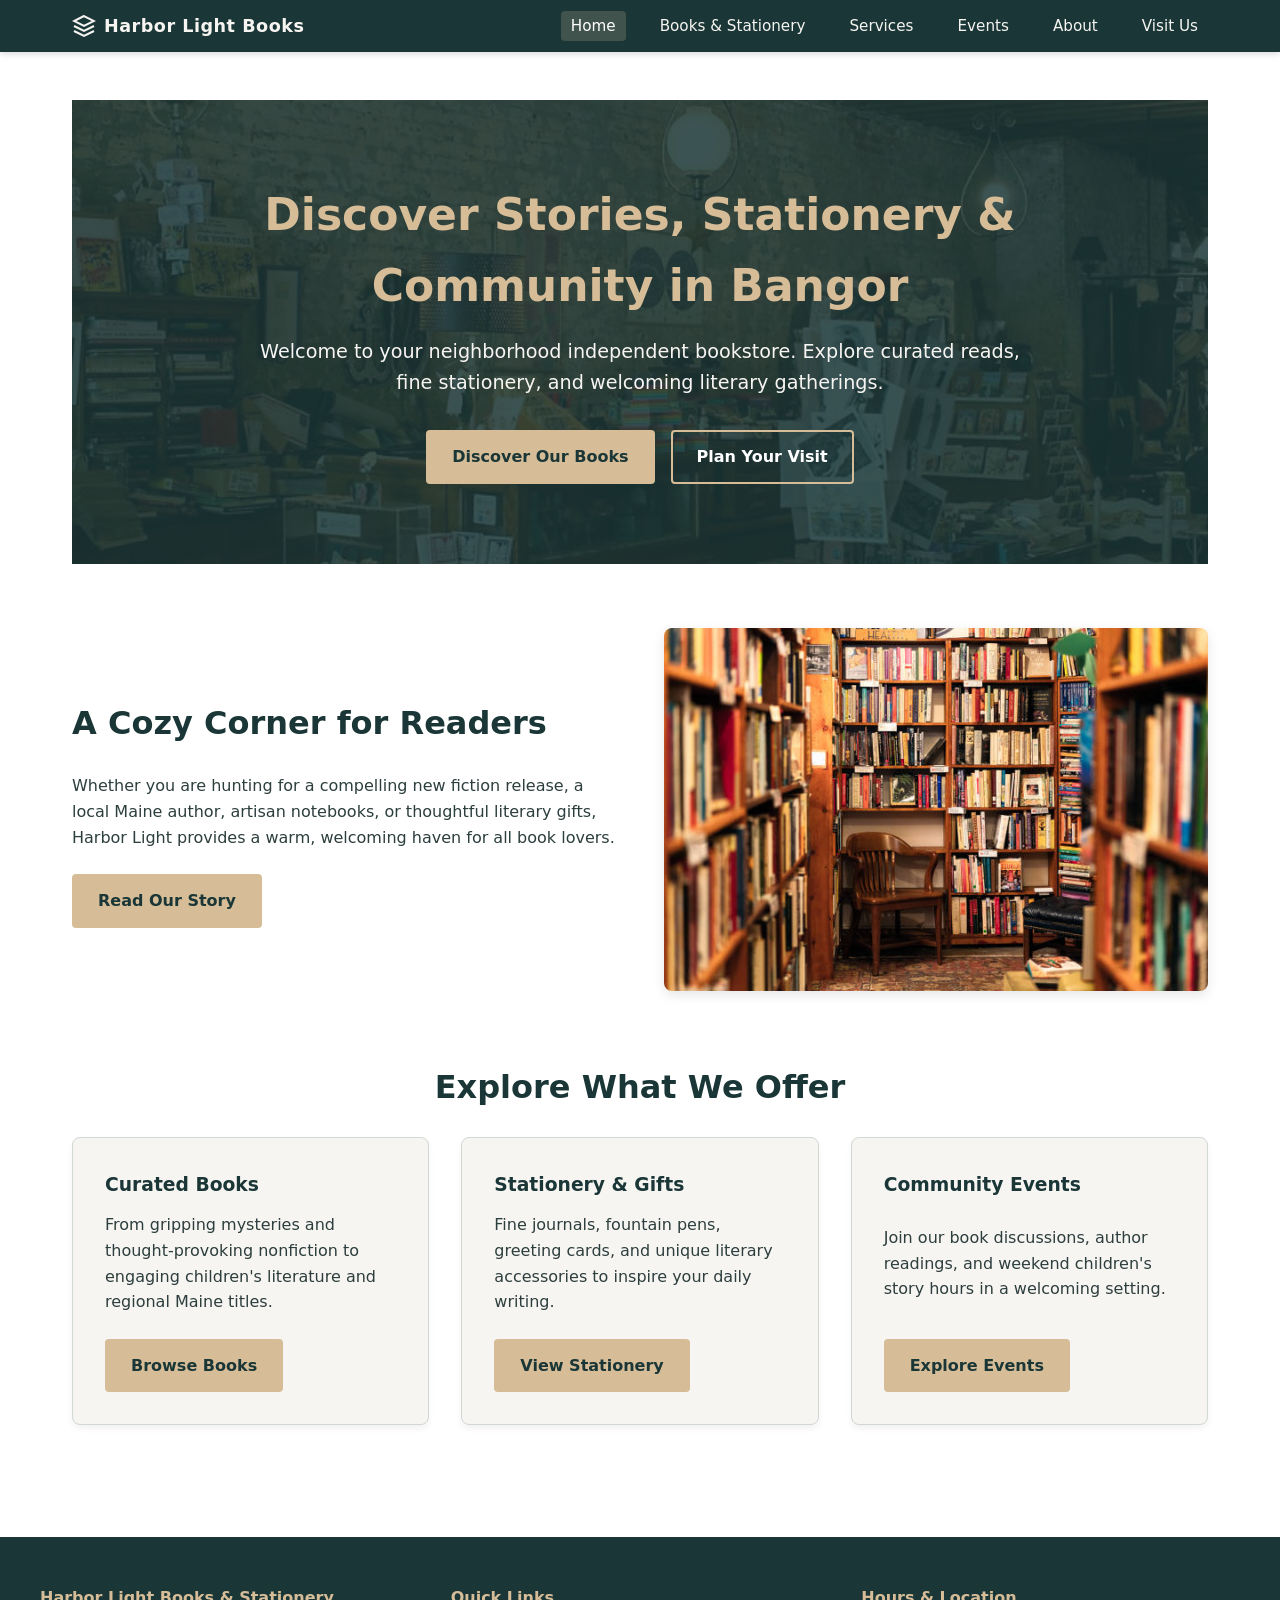
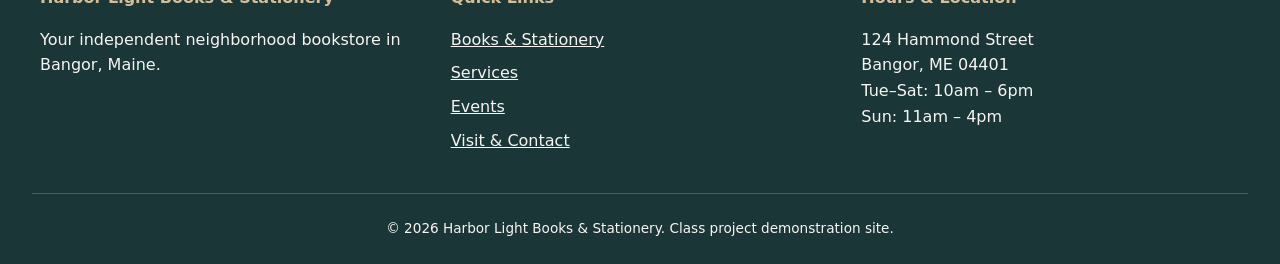
==== commit c4707b6b: "," ====
--- a/index.html
+++ b/index.html
@@ -7,8 +7,6 @@
     <link rel="stylesheet" href="css/style.css">
 </head>
 <body>
-    <a href="#main-content" class="skip-link">Skip to main content</a>
-
     <header>
         <div class="header-container">
             <a href="index.html" class="logo-link">
@@ -31,7 +29,7 @@
         </div>
     </header>
 
-    <main id="main-content">
+    <main>
         <section class="hero">
             <div class="hero-content">
                 <h1>Discover Stories, Stationery & Community in Bangor</h1>
@@ -47,7 +45,7 @@
             <div class="grid-2">
                 <div>
                     <h2 class="section-title" style="text-align: left;">A Cozy Corner for Readers</h2>
-                    <p style="margin-bottom: 1.5rem; color: #4a5568;">Whether you are hunting for a compelling new fiction release, a local Maine author, artisan notebooks, or thoughtful literary gifts, Harbor Light provides a warm, welcoming haven for all book lovers.</p>
+                    <p style="margin-bottom: 1.5rem; color: #2c3e3d;">Whether you are hunting for a compelling new fiction release, a local Maine author, artisan notebooks, or thoughtful literary gifts, Harbor Light provides a warm, welcoming haven for all book lovers.</p>
                     <a href="about.html" class="btn btn-primary">Read Our Story</a>
                 </div>
                 <div>
--- a/css/style.css
+++ b/css/style.css
@@ -1,5 +1,5 @@
 /* ==========================================
-   Harbor Light Books & Stationery - Main Stylesheet
+   Harbor Light Books & Stationery - Stylesheet
    ========================================== */
 
 :root {
@@ -7,10 +7,10 @@
     --soft-green: #40534C;
     --accent-warm: #D6BD98;
     --accent-sand: #F7F5F2;
-    --text-dark: #2C3E3D;
+    --text-dark: #1A3636;
     --text-light: #F7F5F2;
     --white: #FFFFFF;
-    --gray-bg: #F4F5F4;
+    --gray-bg: #F7F5F2;
     --border-color: #D1D8D4;
     --transition: all 0.3s ease;
 }
@@ -28,24 +28,7 @@
     line-height: 1.6;
 }
 
-/* Accessibility Skip Link */
-.skip-link {
-    position: absolute;
-    top: -40px;
-    left: 0;
-    background: var(--primary-teal);
-    color: var(--white);
-    padding: 8px;
-    z-index: 100;
-    transition: top 0.3s;
-}
-.skip-link:focus {
-    top: 0;
-}
-
-/* ==========================================
-   Header & Navigation (Distinctive & Visible Logo)
-   ========================================== */
+/* Header & Navigation */
 header {
     background-color: var(--primary-teal);
     color: var(--text-light);
@@ -61,26 +44,25 @@
     display: flex;
     justify-content: space-between;
     align-items: center;
-    padding: 1rem 2rem;
+    padding: 0.75rem 2rem;
 }
 
 .logo-link {
     display: flex;
     align-items: center;
-    gap: 12px;
+    gap: 8px;
     text-decoration: none;
     color: var(--text-light);
 }
 
 .logo-icon {
-    width: 40px;
-    height: 40px;
+    width: 24px;
+    height: 24px;
     fill: var(--accent-warm);
-    filter: drop-shadow(0px 1px 2px rgba(0,0,0,0.3));
 }
 
 .logo-text {
-    font-size: 1.35rem;
+    font-size: 1.1rem;
     font-weight: 700;
     letter-spacing: 0.5px;
     color: var(--accent-sand);
@@ -108,7 +90,6 @@
     color: var(--white);
 }
 
-/* Mobile Menu Toggle */
 .menu-toggle {
     display: none;
     background: none;
@@ -118,11 +99,9 @@
     cursor: pointer;
 }
 
-/* ==========================================
-   Hero Section (Homepage)
-   ========================================== */
+/* Hero Section */
 .hero {
-    background: linear-gradient(rgba(26, 54, 54, 0.82), rgba(26, 54, 54, 0.82)), url('../images/storefront.jpg') center/cover no-repeat;
+    background: linear-gradient(rgba(26, 54, 54, 0.85), rgba(26, 54, 54, 0.85)), url('../images/storefront.jpg') center/cover no-repeat;
     color: var(--text-light);
     padding: 5rem 2rem;
     text-align: center;
@@ -152,9 +131,7 @@
     flex-wrap: wrap;
 }
 
-/* ==========================================
-   Buttons
-   ========================================== */
+/* Buttons */
 .btn {
     display: inline-block;
     padding: 0.75rem 1.5rem;
@@ -186,9 +163,7 @@
     color: var(--primary-teal);
 }
 
-/* ==========================================
-   Main Content Layouts
-   ========================================== */
+/* Main Layouts & Cards */
 main {
     max-width: 1200px;
     margin: 0 auto;
@@ -206,7 +181,6 @@
     margin-bottom: 4rem;
 }
 
-/* Grid Systems */
 .grid-3 {
     display: grid;
     grid-template-columns: repeat(auto-fit, minmax(300px, 1fr));
@@ -220,7 +194,6 @@
     align-items: center;
 }
 
-/* Cards */
 .card {
     background: var(--gray-bg);
     border-radius: 8px;
@@ -231,6 +204,7 @@
     display: flex;
     flex-direction: column;
     justify-content: space-between;
+    border: 1px solid var(--border-color);
 }
 
 .card:hover {
@@ -244,13 +218,11 @@
 }
 
 .card p {
-    color: #4a5568;
+    color: #2c3e3d;
     margin-bottom: 1.5rem;
 }
 
-/* ==========================================
-   Discovery & Filters (Books / Events)
-   ========================================== */
+/* Filters & Notices */
 .filter-controls {
     display: flex;
     gap: 1rem;
@@ -265,6 +237,8 @@
     border-radius: 4px;
     font-size: 1rem;
     min-width: 220px;
+    background-color: var(--white);
+    color: var(--text-dark);
 }
 
 .sample-notice {
@@ -278,9 +252,7 @@
     border: 1px solid #faebcc;
 }
 
-/* ==========================================
-   Forms & Inquiry Preview
-   ========================================== */
+/* Forms & Preview Box */
 .form-group {
     margin-bottom: 1.5rem;
 }
@@ -292,15 +264,14 @@
     color: var(--primary-teal);
 }
 
-input[type="text"],
-input[type="email"],
-select,
-textarea {
+input[type="text"], input[type="email"], select, textarea {
     width: 100%;
     padding: 0.75rem;
     border: 1px solid var(--border-color);
     border-radius: 4px;
     font-size: 1rem;
+    background-color: var(--white);
+    color: var(--text-dark);
 }
 
 input:focus, select:focus, textarea:focus {
@@ -310,7 +281,7 @@
 }
 
 .preview-box {
-    background-color: var(--accent-sand);
+    background-color: var(--white);
     border: 1px dashed var(--soft-green);
     padding: 1.5rem;
     border-radius: 6px;
@@ -322,9 +293,7 @@
     display: block;
 }
 
-/* ==========================================
-   FAQ Accordion
-   ========================================== */
+/* FAQ Accordion */
 .faq-item {
     border-bottom: 1px solid var(--border-color);
     margin-bottom: 1rem;
@@ -347,7 +316,7 @@
 
 .faq-answer {
     padding-bottom: 1rem;
-    color: #4a5568;
+    color: #2c3e3d;
     display: none;
 }
 
@@ -355,9 +324,7 @@
     display: block;
 }
 
-/* ==========================================
-   Footer
-   ========================================== */
+/* Footer (High Contrast Links) */
 footer {
     background-color: var(--primary-teal);
     color: var(--text-light);
@@ -387,8 +354,9 @@
 }
 
 .footer-col a {
-    color: var(--text-light);
-    text-decoration: none;
+    color: var(--accent-sand);
+    text-decoration: underline;
+    font-weight: 500;
     transition: var(--transition);
 }
 
@@ -399,14 +367,12 @@
 .footer-bottom {
     text-align: center;
     padding-top: 1.5rem;
-    border-top: 1px solid rgba(255,255,255,0.1);
+    border-top: 1px solid rgba(255,255,255,0.2);
     font-size: 0.85rem;
-    color: #cbd5e1;
-}
-
-/* ==========================================
-   Responsive Design
-   ========================================== */
+    color: var(--accent-sand);
+}
+
+/* Responsive */
 @media (max-width: 768px) {
     nav ul {
         display: none;
@@ -431,4 +397,4 @@
     .grid-2 {
         grid-template-columns: 1fr;
     }
-}
+}
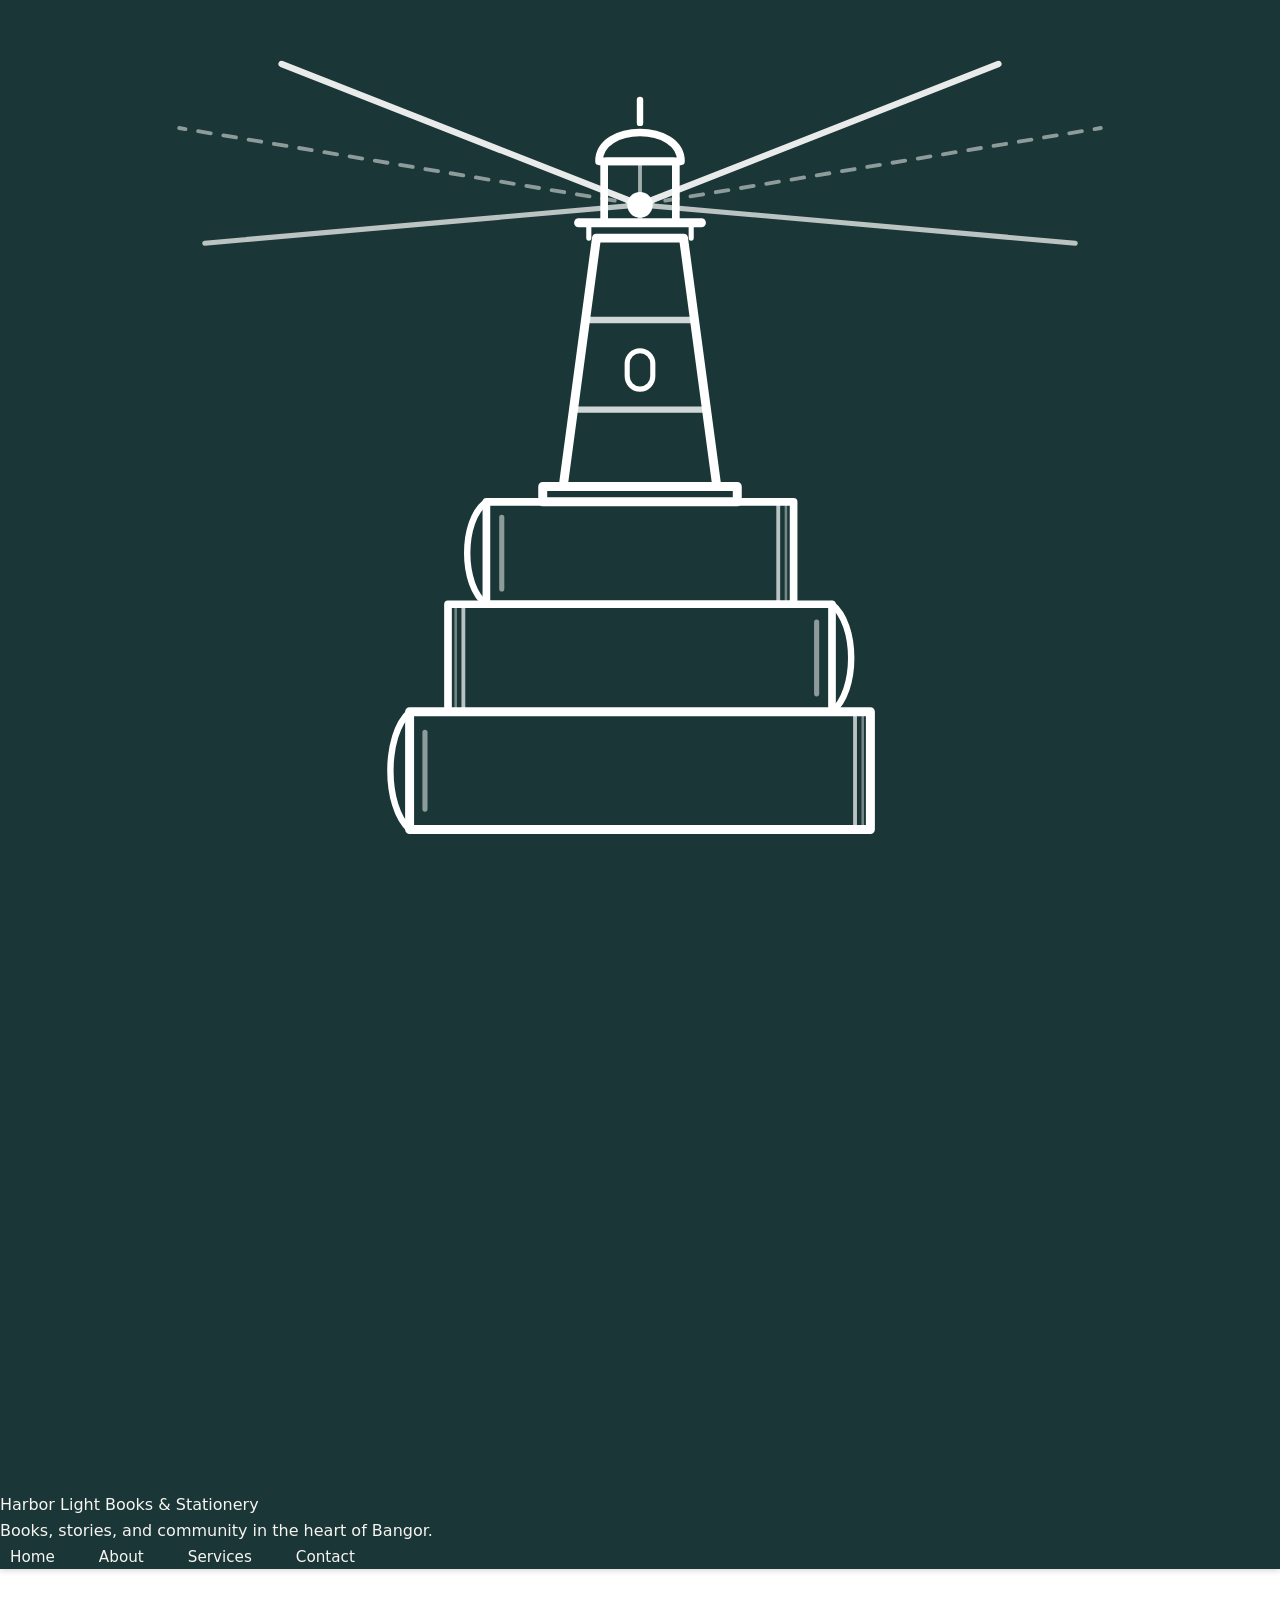
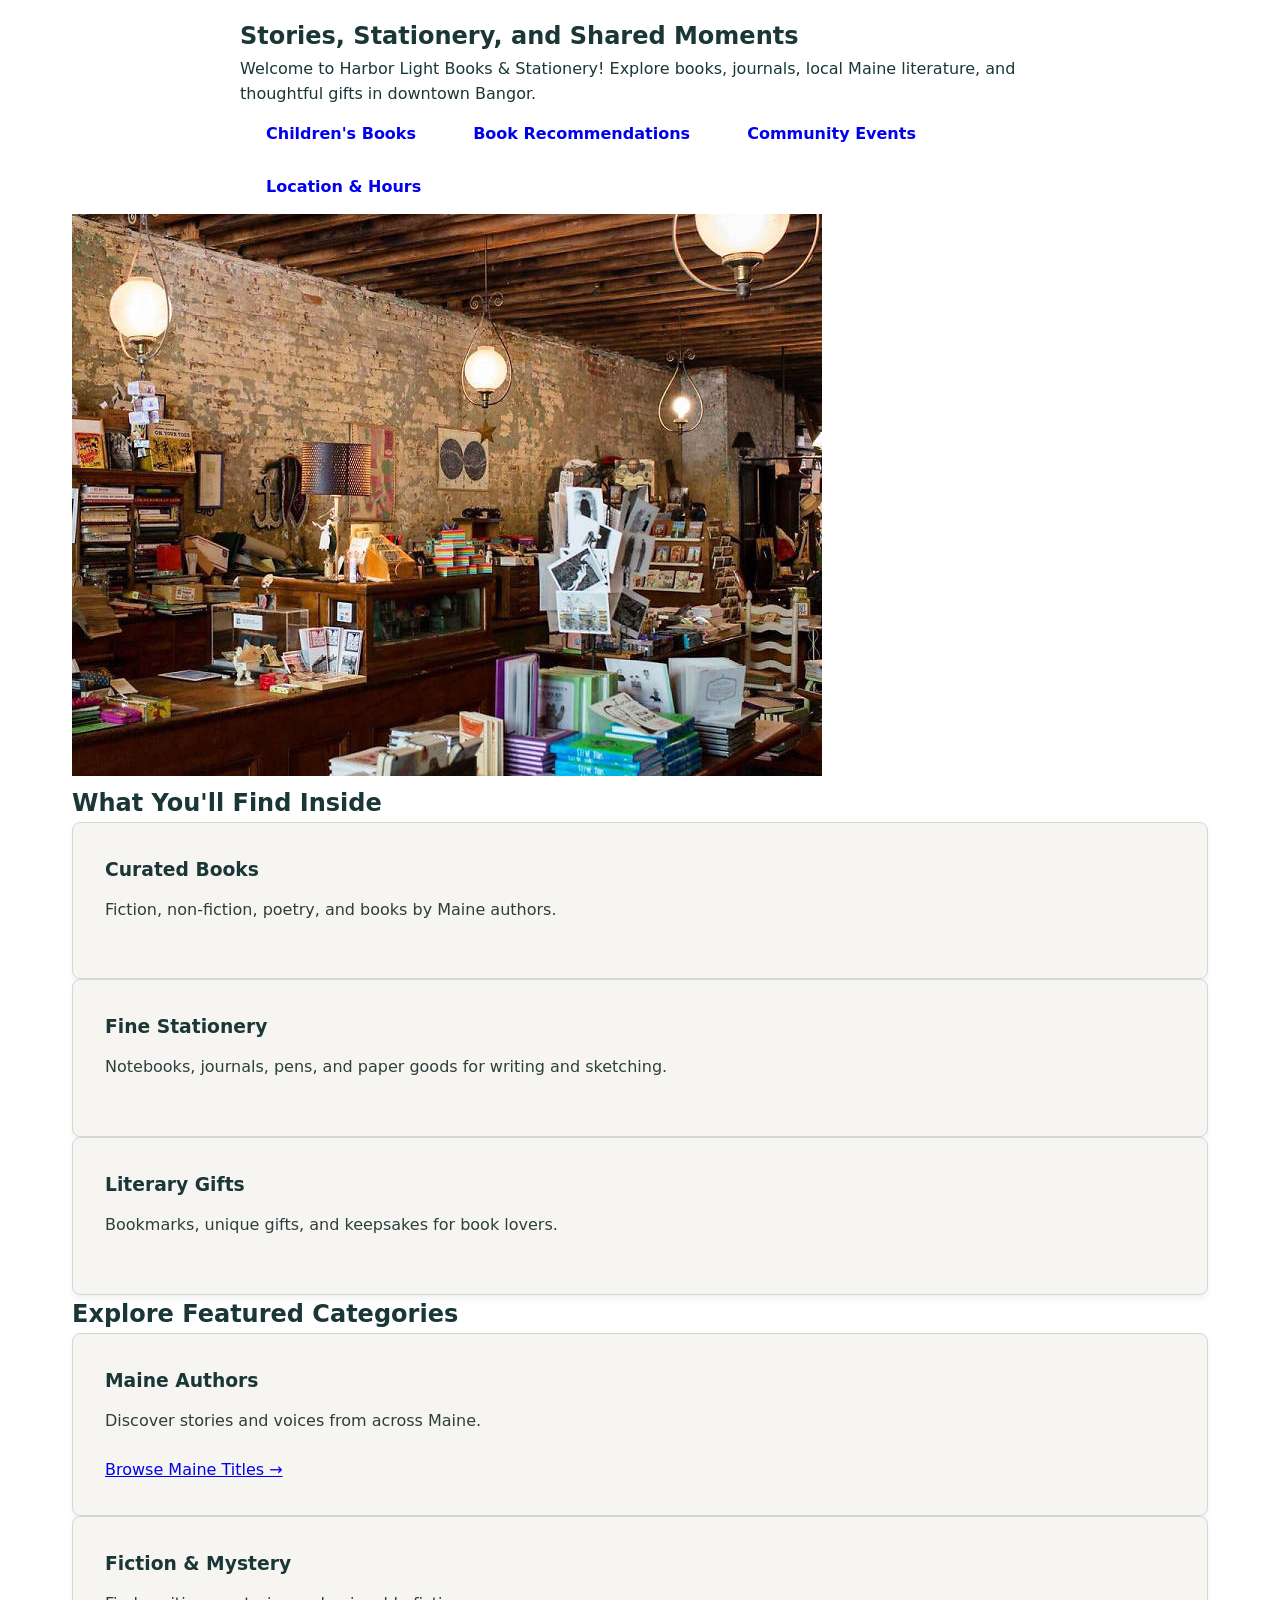
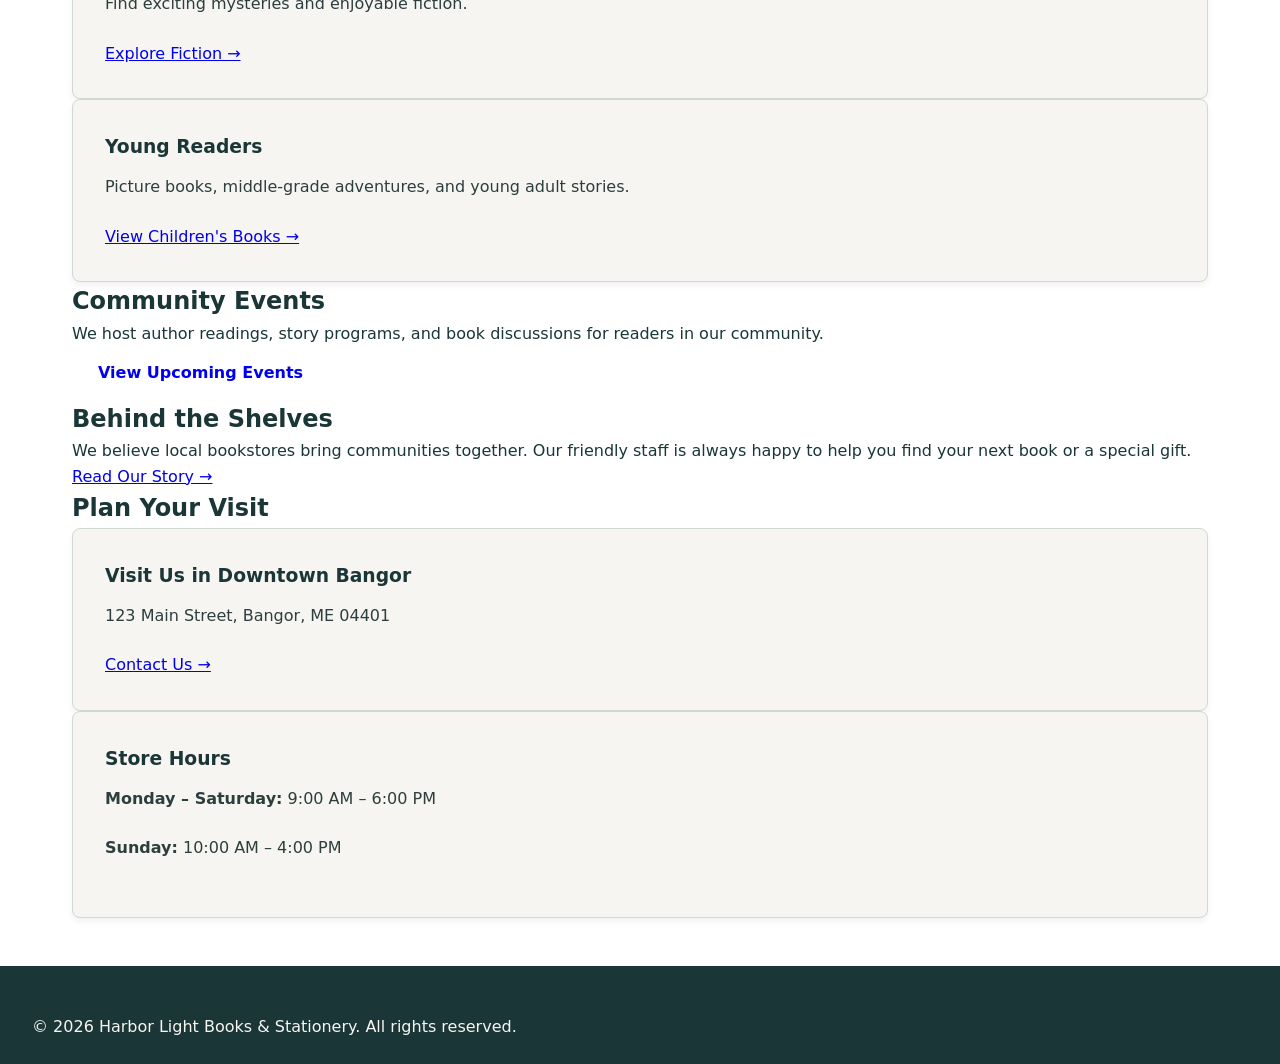
==== commit 933dd869: "Update index.html" ====
--- a/index.html
+++ b/index.html
@@ -1,107 +1,190 @@
+
 <!DOCTYPE html>
 <html lang="en">
+
 <head>
     <meta charset="UTF-8">
     <meta name="viewport" content="width=device-width, initial-scale=1.0">
-    <title>Harbor Light Books & Stationery | Independent Bookstore in Bangor</title>
+
+    <title>Harbor Light Books &amp; Stationery</title>
+
     <link rel="stylesheet" href="css/style.css">
+    <script src="js/script.js" defer></script>
 </head>
+
 <body>
+
+    <!-- Header -->
     <header>
-        <div class="header-container">
-            <a href="index.html" class="logo-link">
-                <svg class="logo-icon" viewBox="0 0 24 24" aria-hidden="true">
-                    <path d="M12 2L2 7l10 5 10-5-10-5zM2 17l10 5 10-5M2 12l10 5 10-5" stroke="currentColor" stroke-width="2" fill="none"/>
-                </svg>
-                <span class="logo-text">Harbor Light Books</span>
-            </a>
-            <button class="menu-toggle" aria-label="Toggle navigation menu">&#9776;</button>
-            <nav>
-                <ul>
-                    <li><a href="index.html" class="active">Home</a></li>
-                    <li><a href="books.html">Books & Stationery</a></li>
-                    <li><a href="services.html">Services</a></li>
-                    <li><a href="events.html">Events</a></li>
-                    <li><a href="about.html">About</a></li>
-                    <li><a href="contact.html">Visit Us</a></li>
-                </ul>
-            </nav>
+        <div class="brand">
+            <img src="images/lighthouse.svg"
+                 alt="Lighthouse logo"
+                 class="brand-logo">
+
+            <p class="site-title">Harbor Light Books &amp; Stationery</p>
         </div>
+
+        <p class="tagline">Books, stories, and community in the heart of Bangor.</p>
+
+        <button class="menu-toggle"
+                type="button"
+                aria-expanded="false"
+                aria-controls="main-navigation">
+            Menu
+        </button>
+
+        <nav id="main-navigation" aria-label="Main navigation">
+            <ul>
+                <li><a href="index.html" aria-current="page">Home</a></li>
+                <li><a href="about.html">About</a></li>
+                <li><a href="services.html">Services</a></li>
+                <li><a href="contact.html">Contact</a></li>
+            </ul>
+        </nav>
     </header>
 
-    <main>
-        <section class="hero">
+
+    <main class="container">
+
+        <!-- Welcome Section -->
+        <section class="hero-section">
+
             <div class="hero-content">
-                <h1>Discover Stories, Stationery & Community in Bangor</h1>
-                <p>Welcome to your neighborhood independent bookstore. Explore curated reads, fine stationery, and welcoming literary gatherings.</p>
-                <div class="hero-buttons">
-                    <a href="books.html" class="btn btn-primary">Discover Our Books</a>
-                    <a href="contact.html" class="btn btn-secondary">Plan Your Visit</a>
+                <h1>Stories, Stationery, and Shared Moments</h1>
+
+                <p>
+                    Welcome to Harbor Light Books &amp; Stationery!
+                    Explore books, journals, local Maine literature,
+                    and thoughtful gifts in downtown Bangor.
+                </p>
+
+                <div class="starting-paths">
+                    <a href="services.html#childrens" class="btn">Children's Books</a>
+                    <a href="services.html#recommendations" class="btn">Book Recommendations</a>
+                    <a href="services.html#events" class="btn">Community Events</a>
+                    <a href="#visit-hours" class="btn">Location &amp; Hours</a>
                 </div>
+            </div>
+
+            <div class="hero-image-wrapper">
+                <img src="images/storefront.jpg"
+                     alt="Interior of Harbor Light Books and Stationery"
+                     class="hero-img">
+            </div>
+
+        </section>
+
+
+        <!-- Store Offerings -->
+        <section class="section-block">
+            <h2>What You'll Find Inside</h2>
+
+            <div class="card-grid">
+
+                <article class="card">
+                    <h3>Curated Books</h3>
+                    <p>Fiction, non-fiction, poetry, and books by Maine authors.</p>
+                </article>
+
+                <article class="card">
+                    <h3>Fine Stationery</h3>
+                    <p>Notebooks, journals, pens, and paper goods for writing and sketching.</p>
+                </article>
+
+                <article class="card">
+                    <h3>Literary Gifts</h3>
+                    <p>Bookmarks, unique gifts, and keepsakes for book lovers.</p>
+                </article>
+
             </div>
         </section>
 
-        <section class="intro-section" style="padding-top: 4rem;">
-            <div class="grid-2">
-                <div>
-                    <h2 class="section-title" style="text-align: left;">A Cozy Corner for Readers</h2>
-                    <p style="margin-bottom: 1.5rem; color: #2c3e3d;">Whether you are hunting for a compelling new fiction release, a local Maine author, artisan notebooks, or thoughtful literary gifts, Harbor Light provides a warm, welcoming haven for all book lovers.</p>
-                    <a href="about.html" class="btn btn-primary">Read Our Story</a>
-                </div>
-                <div>
-                    <img src="images/bookstore-interior.jpg" alt="Interior view of Harbor Light bookstore shelves" style="width: 100%; border-radius: 8px; box-shadow: 0 4px 12px rgba(0,0,0,0.1);">
-                </div>
+
+        <!-- Featured Categories -->
+        <section class="section-block">
+            <h2>Explore Featured Categories</h2>
+
+            <div class="card-grid">
+
+                <article class="card">
+                    <h3>Maine Authors</h3>
+                    <p>Discover stories and voices from across Maine.</p>
+                    <a href="services.html#maine-authors" class="card-link">Browse Maine Titles &rarr;</a>
+                </article>
+
+                <article class="card">
+                    <h3>Fiction &amp; Mystery</h3>
+                    <p>Find exciting mysteries and enjoyable fiction.</p>
+                    <a href="services.html#fiction" class="card-link">Explore Fiction &rarr;</a>
+                </article>
+
+                <article class="card">
+                    <h3>Young Readers</h3>
+                    <p>Picture books, middle-grade adventures, and young adult stories.</p>
+                    <a href="services.html#young-readers" class="card-link">View Children's Books &rarr;</a>
+                </article>
+
             </div>
         </section>
 
-        <section class="content-section">
-            <h2 class="section-title">Explore What We Offer</h2>
-            <div class="grid-3">
-                <div class="card">
-                    <h3>Curated Books</h3>
-                    <p>From gripping mysteries and thought-provoking nonfiction to engaging children's literature and regional Maine titles.</p>
-                    <a href="books.html" class="btn btn-primary" style="align-self: flex-start;">Browse Books</a>
-                </div>
-                <div class="card">
-                    <h3>Stationery & Gifts</h3>
-                    <p>Fine journals, fountain pens, greeting cards, and unique literary accessories to inspire your daily writing.</p>
-                    <a href="books.html" class="btn btn-primary" style="align-self: flex-start;">View Stationery</a>
-                </div>
-                <div class="card">
-                    <h3>Community Events</h3>
-                    <p>Join our book discussions, author readings, and weekend children's story hours in a welcoming setting.</p>
-                    <a href="events.html" class="btn btn-primary" style="align-self: flex-start;">Explore Events</a>
-                </div>
+
+        <!-- Events -->
+        <section class="section-block">
+            <h2>Community Events</h2>
+
+            <p>
+                We host author readings, story programs, and book
+                discussions for readers in our community.
+            </p>
+
+            <a href="services.html#events" class="btn">View Upcoming Events</a>
+        </section>
+
+
+        <!-- About -->
+        <section class="section-block">
+            <h2>Behind the Shelves</h2>
+
+            <p>
+                We believe local bookstores bring communities together.
+                Our friendly staff is always happy to help you find
+                your next book or a special gift.
+            </p>
+
+            <a href="about.html" class="card-link">Read Our Story &rarr;</a>
+        </section>
+
+
+        <!-- Location and Hours -->
+        <section id="visit-hours" class="section-block">
+            <h2>Plan Your Visit</h2>
+
+            <div class="card-grid">
+
+                <article class="card">
+                    <h3>Visit Us in Downtown Bangor</h3>
+                    <p>123 Main Street, Bangor, ME 04401</p>
+                    <a href="contact.html" class="card-link">Contact Us &rarr;</a>
+                </article>
+
+                <article class="card">
+                    <h3>Store Hours</h3>
+                    <p><strong>Monday – Saturday:</strong> 9:00 AM – 6:00 PM</p>
+                    <p><strong>Sunday:</strong> 10:00 AM – 4:00 PM</p>
+                </article>
+
             </div>
         </section>
+
     </main>
 
+
+    <!-- Footer -->
     <footer>
-        <div class="footer-container">
-            <div class="footer-col">
-                <h4>Harbor Light Books & Stationery</h4>
-                <p>Your independent neighborhood bookstore in Bangor, Maine.</p>
-            </div>
-            <div class="footer-col">
-                <h4>Quick Links</h4>
-                <ul>
-                    <li><a href="books.html">Books & Stationery</a></li>
-                    <li><a href="services.html">Services</a></li>
-                    <li><a href="events.html">Events</a></li>
-                    <li><a href="contact.html">Visit & Contact</a></li>
-                </ul>
-            </div>
-            <div class="footer-col">
-                <h4>Hours & Location</h4>
-                <p>124 Hammond Street<br>Bangor, ME 04401</p>
-                <p>Tue–Sat: 10am – 6pm<br>Sun: 11am – 4pm</p>
-            </div>
-        </div>
-        <div class="footer-bottom">
-            <p>&copy; 2026 Harbor Light Books & Stationery. Class project demonstration site.</p>
+        <div class="container">
+            <p>&copy; 2026 Harbor Light Books &amp; Stationery. All rights reserved.</p>
         </div>
     </footer>
 
-    <script src="js/script.js"></script>
 </body>
-</html>+</html>
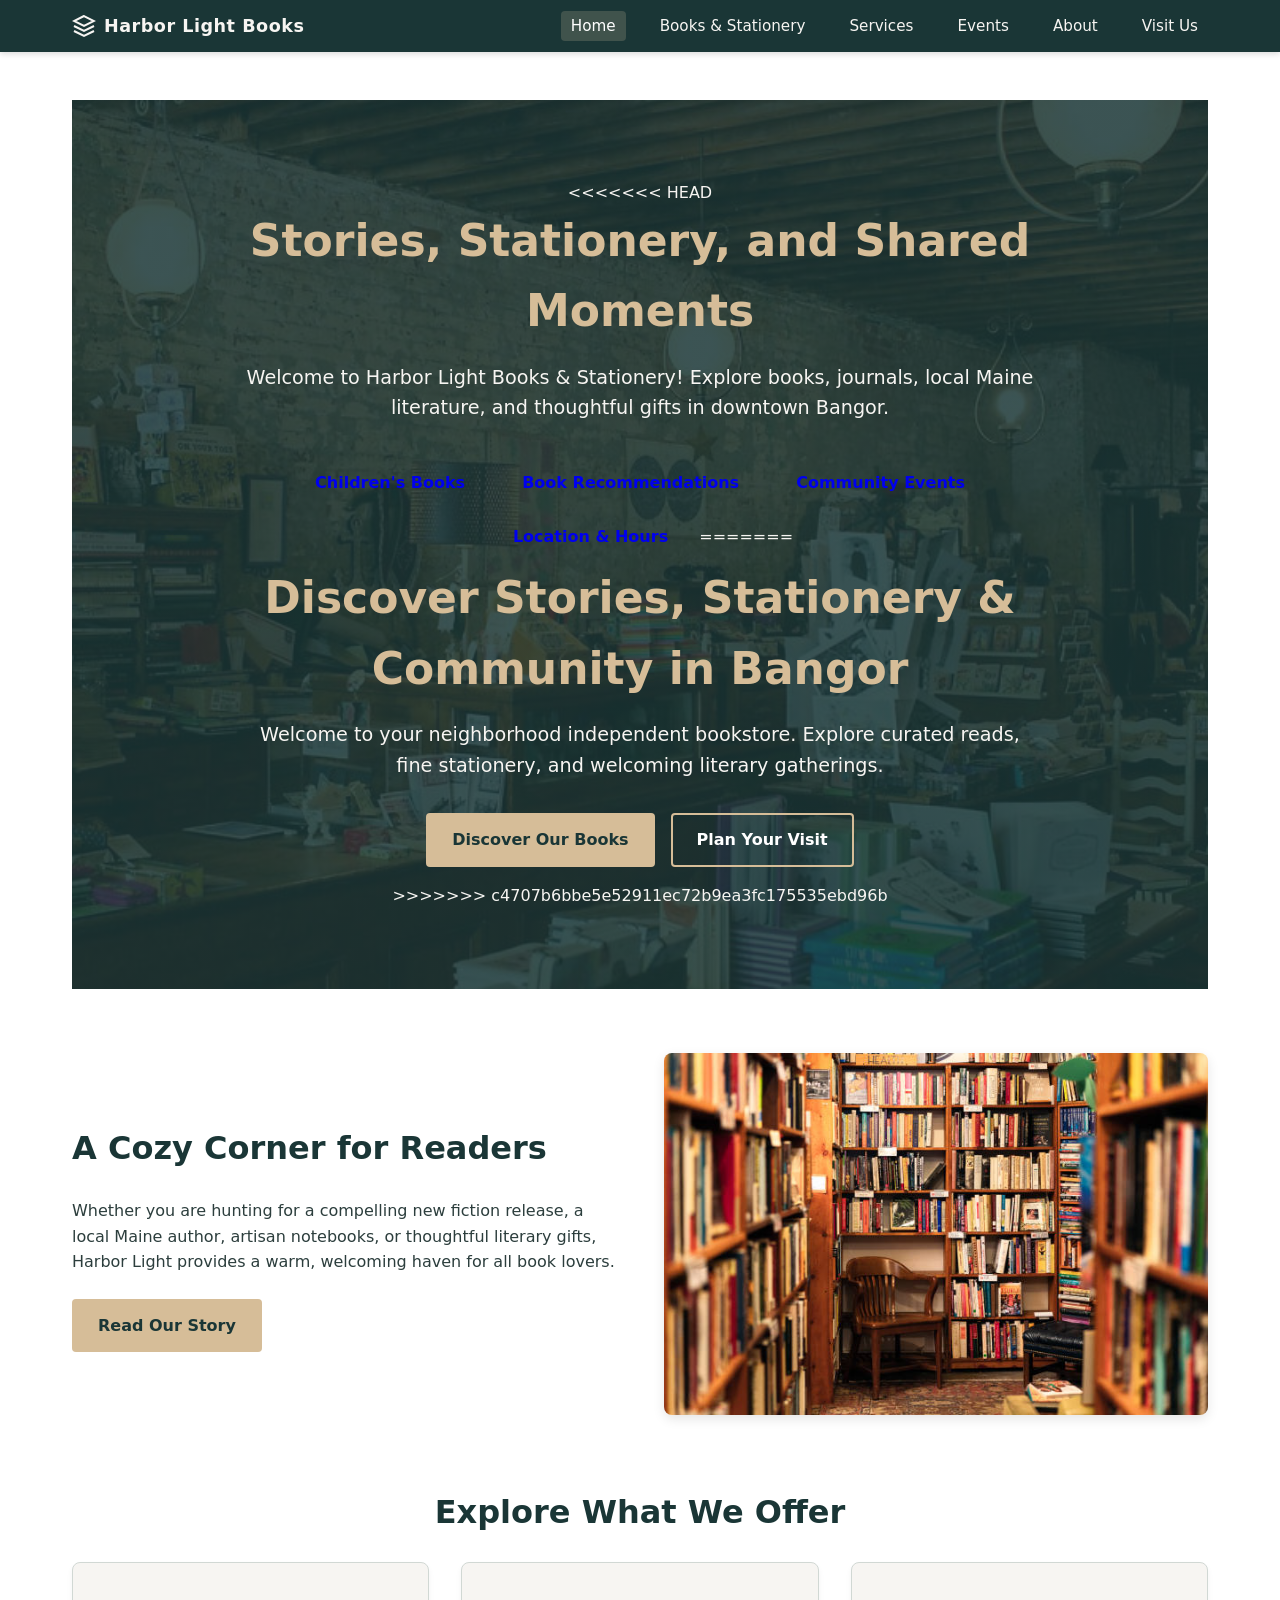
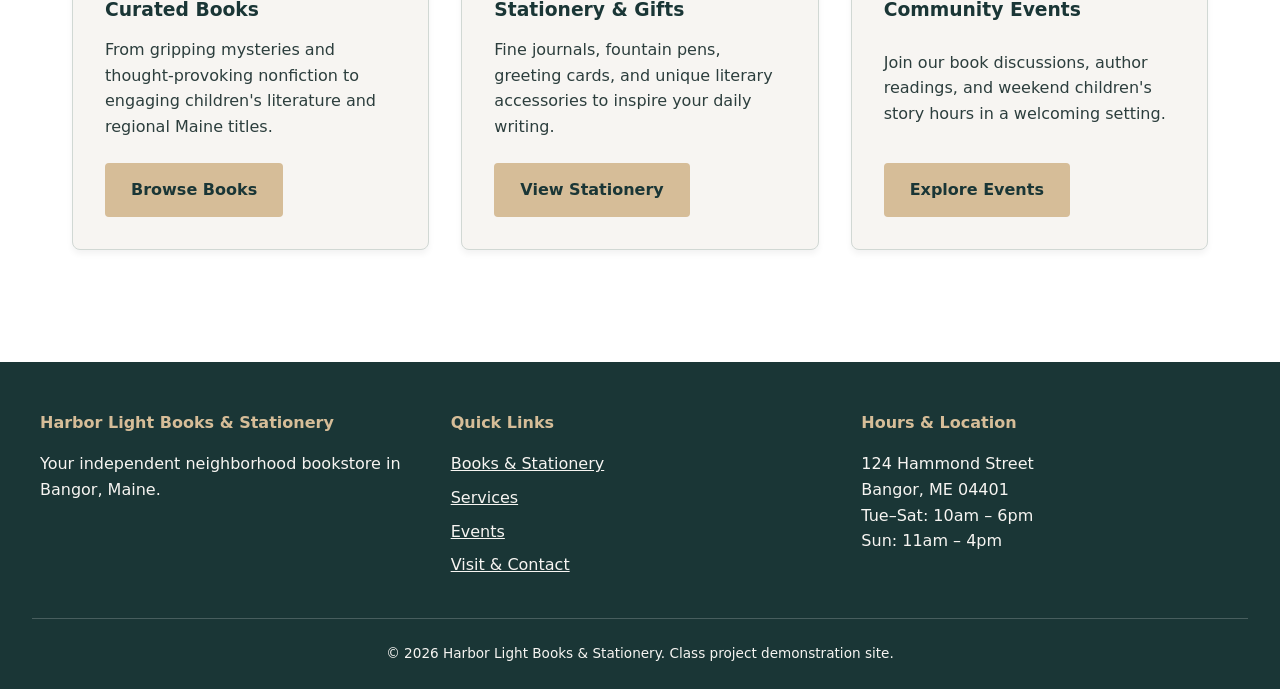
==== commit 75634a22: "Update index.html" ====
--- a/index.html
+++ b/index.html
@@ -1,55 +1,38 @@
-
 <!DOCTYPE html>
 <html lang="en">
-
 <head>
     <meta charset="UTF-8">
     <meta name="viewport" content="width=device-width, initial-scale=1.0">
-
-    <title>Harbor Light Books &amp; Stationery</title>
-
+    <title>Harbor Light Books & Stationery | Independent Bookstore in Bangor</title>
     <link rel="stylesheet" href="css/style.css">
-    <script src="js/script.js" defer></script>
 </head>
-
 <body>
-
-    <!-- Header -->
     <header>
-        <div class="brand">
-            <img src="images/lighthouse.svg"
-                 alt="Lighthouse logo"
-                 class="brand-logo">
-
-            <p class="site-title">Harbor Light Books &amp; Stationery</p>
+        <div class="header-container">
+            <a href="index.html" class="logo-link">
+                <svg class="logo-icon" viewBox="0 0 24 24" aria-hidden="true">
+                    <path d="M12 2L2 7l10 5 10-5-10-5zM2 17l10 5 10-5M2 12l10 5 10-5" stroke="currentColor" stroke-width="2" fill="none"/>
+                </svg>
+                <span class="logo-text">Harbor Light Books</span>
+            </a>
+            <button class="menu-toggle" aria-label="Toggle navigation menu">&#9776;</button>
+            <nav>
+                <ul>
+                    <li><a href="index.html" class="active">Home</a></li>
+                    <li><a href="books.html">Books & Stationery</a></li>
+                    <li><a href="services.html">Services</a></li>
+                    <li><a href="events.html">Events</a></li>
+                    <li><a href="about.html">About</a></li>
+                    <li><a href="contact.html">Visit Us</a></li>
+                </ul>
+            </nav>
         </div>
-
-        <p class="tagline">Books, stories, and community in the heart of Bangor.</p>
-
-        <button class="menu-toggle"
-                type="button"
-                aria-expanded="false"
-                aria-controls="main-navigation">
-            Menu
-        </button>
-
-        <nav id="main-navigation" aria-label="Main navigation">
-            <ul>
-                <li><a href="index.html" aria-current="page">Home</a></li>
-                <li><a href="about.html">About</a></li>
-                <li><a href="services.html">Services</a></li>
-                <li><a href="contact.html">Contact</a></li>
-            </ul>
-        </nav>
     </header>
 
-
-    <main class="container">
-
-        <!-- Welcome Section -->
-        <section class="hero-section">
-
+    <main>
+        <section class="hero">
             <div class="hero-content">
+<<<<<<< HEAD
                 <h1>Stories, Stationery, and Shared Moments</h1>
 
                 <p>
@@ -63,128 +46,78 @@
                     <a href="services.html#recommendations" class="btn">Book Recommendations</a>
                     <a href="services.html#events" class="btn">Community Events</a>
                     <a href="#visit-hours" class="btn">Location &amp; Hours</a>
+=======
+                <h1>Discover Stories, Stationery & Community in Bangor</h1>
+                <p>Welcome to your neighborhood independent bookstore. Explore curated reads, fine stationery, and welcoming literary gatherings.</p>
+                <div class="hero-buttons">
+                    <a href="books.html" class="btn btn-primary">Discover Our Books</a>
+                    <a href="contact.html" class="btn btn-secondary">Plan Your Visit</a>
+>>>>>>> c4707b6bbe5e52911ec72b9ea3fc175535ebd96b
                 </div>
-            </div>
-
-            <div class="hero-image-wrapper">
-                <img src="images/storefront.jpg"
-                     alt="Interior of Harbor Light Books and Stationery"
-                     class="hero-img">
-            </div>
-
-        </section>
-
-
-        <!-- Store Offerings -->
-        <section class="section-block">
-            <h2>What You'll Find Inside</h2>
-
-            <div class="card-grid">
-
-                <article class="card">
-                    <h3>Curated Books</h3>
-                    <p>Fiction, non-fiction, poetry, and books by Maine authors.</p>
-                </article>
-
-                <article class="card">
-                    <h3>Fine Stationery</h3>
-                    <p>Notebooks, journals, pens, and paper goods for writing and sketching.</p>
-                </article>
-
-                <article class="card">
-                    <h3>Literary Gifts</h3>
-                    <p>Bookmarks, unique gifts, and keepsakes for book lovers.</p>
-                </article>
-
             </div>
         </section>
 
-
-        <!-- Featured Categories -->
-        <section class="section-block">
-            <h2>Explore Featured Categories</h2>
-
-            <div class="card-grid">
-
-                <article class="card">
-                    <h3>Maine Authors</h3>
-                    <p>Discover stories and voices from across Maine.</p>
-                    <a href="services.html#maine-authors" class="card-link">Browse Maine Titles &rarr;</a>
-                </article>
-
-                <article class="card">
-                    <h3>Fiction &amp; Mystery</h3>
-                    <p>Find exciting mysteries and enjoyable fiction.</p>
-                    <a href="services.html#fiction" class="card-link">Explore Fiction &rarr;</a>
-                </article>
-
-                <article class="card">
-                    <h3>Young Readers</h3>
-                    <p>Picture books, middle-grade adventures, and young adult stories.</p>
-                    <a href="services.html#young-readers" class="card-link">View Children's Books &rarr;</a>
-                </article>
-
+        <section class="intro-section" style="padding-top: 4rem;">
+            <div class="grid-2">
+                <div>
+                    <h2 class="section-title" style="text-align: left;">A Cozy Corner for Readers</h2>
+                    <p style="margin-bottom: 1.5rem; color: #2c3e3d;">Whether you are hunting for a compelling new fiction release, a local Maine author, artisan notebooks, or thoughtful literary gifts, Harbor Light provides a warm, welcoming haven for all book lovers.</p>
+                    <a href="about.html" class="btn btn-primary">Read Our Story</a>
+                </div>
+                <div>
+                    <img src="images/bookstore-interior.jpg" alt="Interior view of Harbor Light bookstore shelves" style="width: 100%; border-radius: 8px; box-shadow: 0 4px 12px rgba(0,0,0,0.1);">
+                </div>
             </div>
         </section>
 
-
-        <!-- Events -->
-        <section class="section-block">
-            <h2>Community Events</h2>
-
-            <p>
-                We host author readings, story programs, and book
-                discussions for readers in our community.
-            </p>
-
-            <a href="services.html#events" class="btn">View Upcoming Events</a>
-        </section>
-
-
-        <!-- About -->
-        <section class="section-block">
-            <h2>Behind the Shelves</h2>
-
-            <p>
-                We believe local bookstores bring communities together.
-                Our friendly staff is always happy to help you find
-                your next book or a special gift.
-            </p>
-
-            <a href="about.html" class="card-link">Read Our Story &rarr;</a>
-        </section>
-
-
-        <!-- Location and Hours -->
-        <section id="visit-hours" class="section-block">
-            <h2>Plan Your Visit</h2>
-
-            <div class="card-grid">
-
-                <article class="card">
-                    <h3>Visit Us in Downtown Bangor</h3>
-                    <p>123 Main Street, Bangor, ME 04401</p>
-                    <a href="contact.html" class="card-link">Contact Us &rarr;</a>
-                </article>
-
-                <article class="card">
-                    <h3>Store Hours</h3>
-                    <p><strong>Monday – Saturday:</strong> 9:00 AM – 6:00 PM</p>
-                    <p><strong>Sunday:</strong> 10:00 AM – 4:00 PM</p>
-                </article>
-
+        <section class="content-section">
+            <h2 class="section-title">Explore What We Offer</h2>
+            <div class="grid-3">
+                <div class="card">
+                    <h3>Curated Books</h3>
+                    <p>From gripping mysteries and thought-provoking nonfiction to engaging children's literature and regional Maine titles.</p>
+                    <a href="books.html" class="btn btn-primary" style="align-self: flex-start;">Browse Books</a>
+                </div>
+                <div class="card">
+                    <h3>Stationery & Gifts</h3>
+                    <p>Fine journals, fountain pens, greeting cards, and unique literary accessories to inspire your daily writing.</p>
+                    <a href="books.html" class="btn btn-primary" style="align-self: flex-start;">View Stationery</a>
+                </div>
+                <div class="card">
+                    <h3>Community Events</h3>
+                    <p>Join our book discussions, author readings, and weekend children's story hours in a welcoming setting.</p>
+                    <a href="events.html" class="btn btn-primary" style="align-self: flex-start;">Explore Events</a>
+                </div>
             </div>
         </section>
-
     </main>
 
-
-    <!-- Footer -->
     <footer>
-        <div class="container">
-            <p>&copy; 2026 Harbor Light Books &amp; Stationery. All rights reserved.</p>
+        <div class="footer-container">
+            <div class="footer-col">
+                <h4>Harbor Light Books & Stationery</h4>
+                <p>Your independent neighborhood bookstore in Bangor, Maine.</p>
+            </div>
+            <div class="footer-col">
+                <h4>Quick Links</h4>
+                <ul>
+                    <li><a href="books.html">Books & Stationery</a></li>
+                    <li><a href="services.html">Services</a></li>
+                    <li><a href="events.html">Events</a></li>
+                    <li><a href="contact.html">Visit & Contact</a></li>
+                </ul>
+            </div>
+            <div class="footer-col">
+                <h4>Hours & Location</h4>
+                <p>124 Hammond Street<br>Bangor, ME 04401</p>
+                <p>Tue–Sat: 10am – 6pm<br>Sun: 11am – 4pm</p>
+            </div>
+        </div>
+        <div class="footer-bottom">
+            <p>&copy; 2026 Harbor Light Books & Stationery. Class project demonstration site.</p>
         </div>
     </footer>
 
+    <script src="js/script.js"></script>
 </body>
-</html>
+</html>
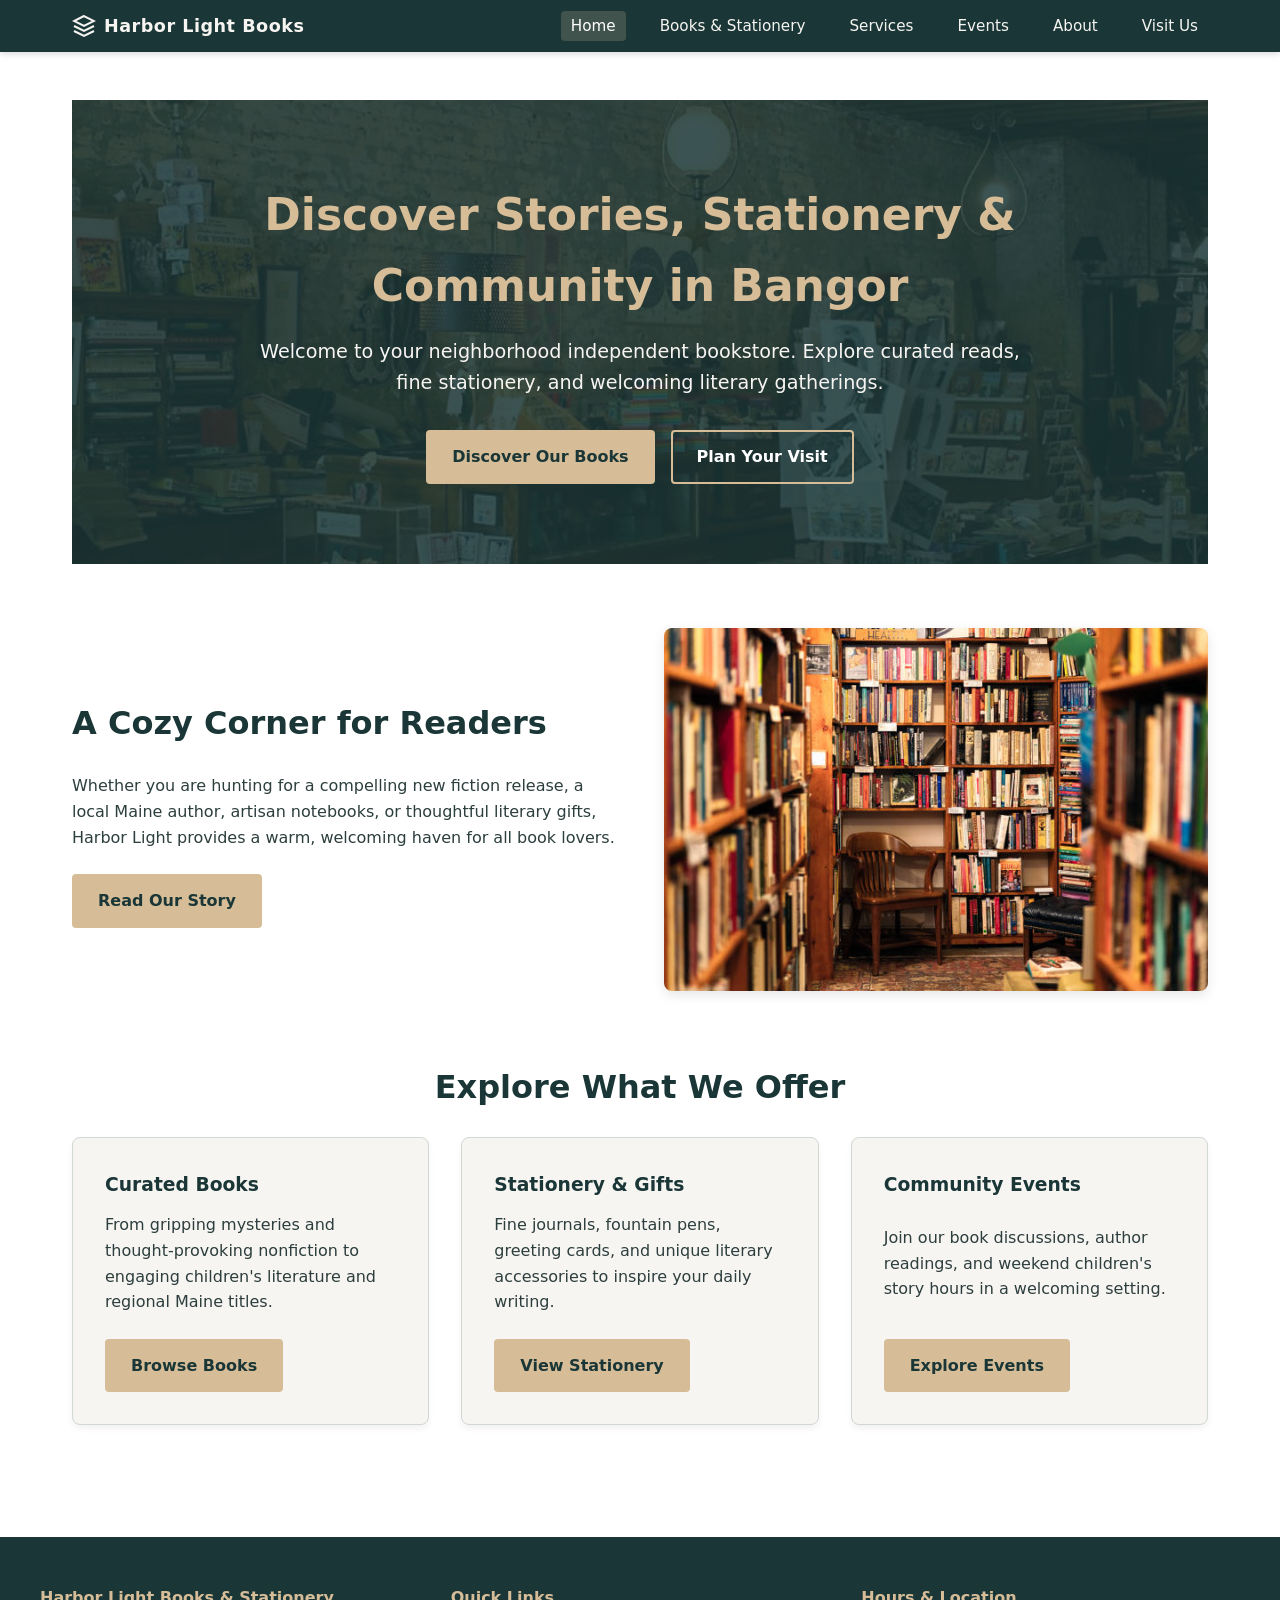
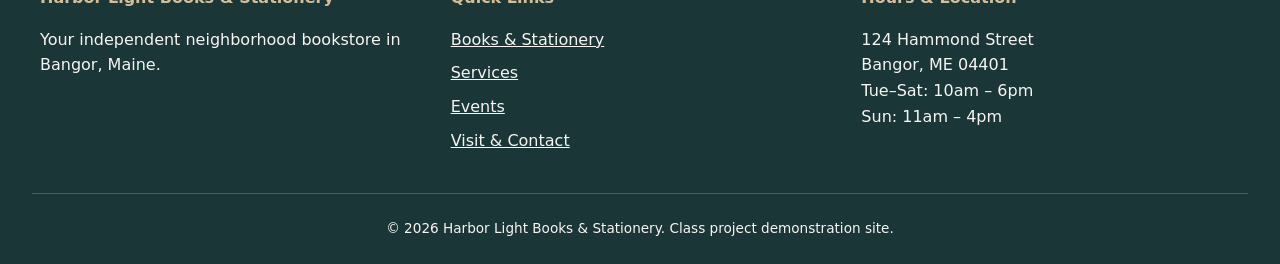
==== commit 81944397: "Update index.html" ====
--- a/index.html
+++ b/index.html
@@ -32,27 +32,11 @@
     <main>
         <section class="hero">
             <div class="hero-content">
-<<<<<<< HEAD
-                <h1>Stories, Stationery, and Shared Moments</h1>
-
-                <p>
-                    Welcome to Harbor Light Books &amp; Stationery!
-                    Explore books, journals, local Maine literature,
-                    and thoughtful gifts in downtown Bangor.
-                </p>
-
-                <div class="starting-paths">
-                    <a href="services.html#childrens" class="btn">Children's Books</a>
-                    <a href="services.html#recommendations" class="btn">Book Recommendations</a>
-                    <a href="services.html#events" class="btn">Community Events</a>
-                    <a href="#visit-hours" class="btn">Location &amp; Hours</a>
-=======
                 <h1>Discover Stories, Stationery & Community in Bangor</h1>
                 <p>Welcome to your neighborhood independent bookstore. Explore curated reads, fine stationery, and welcoming literary gatherings.</p>
                 <div class="hero-buttons">
                     <a href="books.html" class="btn btn-primary">Discover Our Books</a>
                     <a href="contact.html" class="btn btn-secondary">Plan Your Visit</a>
->>>>>>> c4707b6bbe5e52911ec72b9ea3fc175535ebd96b
                 </div>
             </div>
         </section>
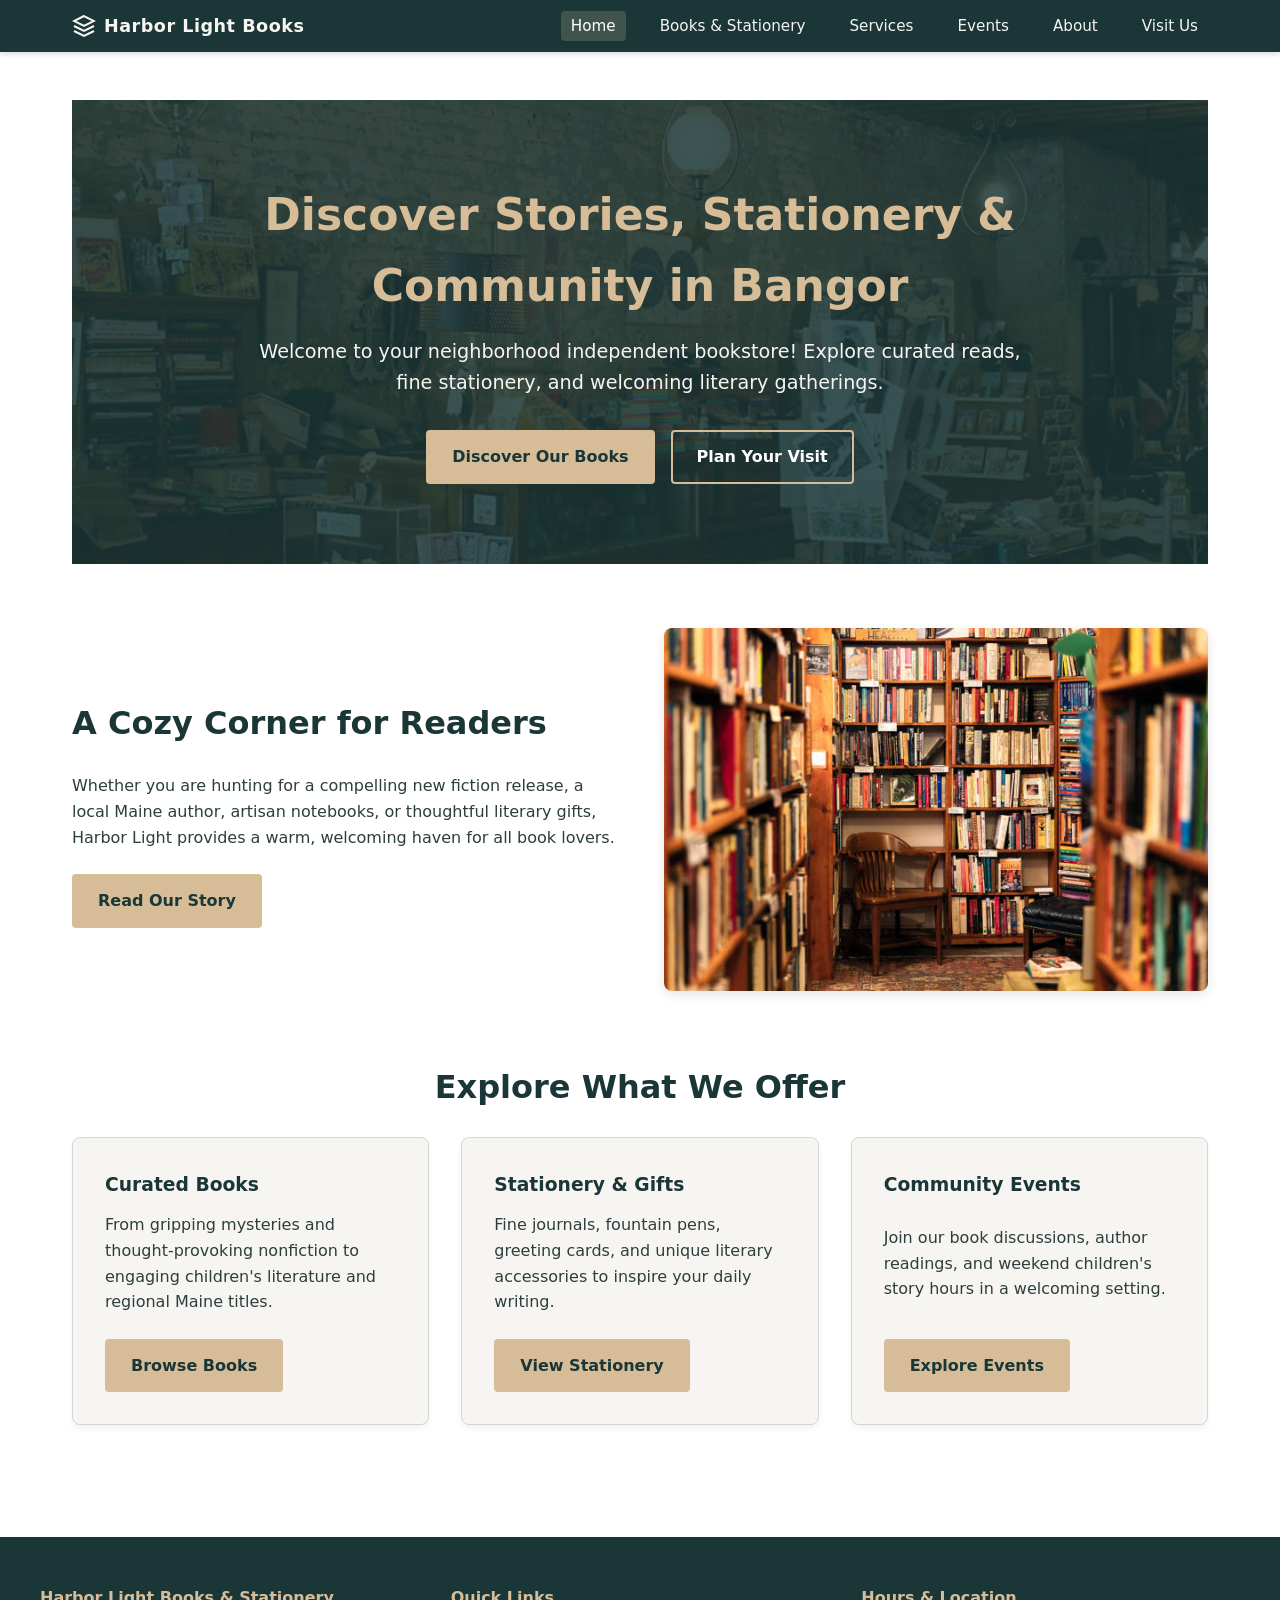
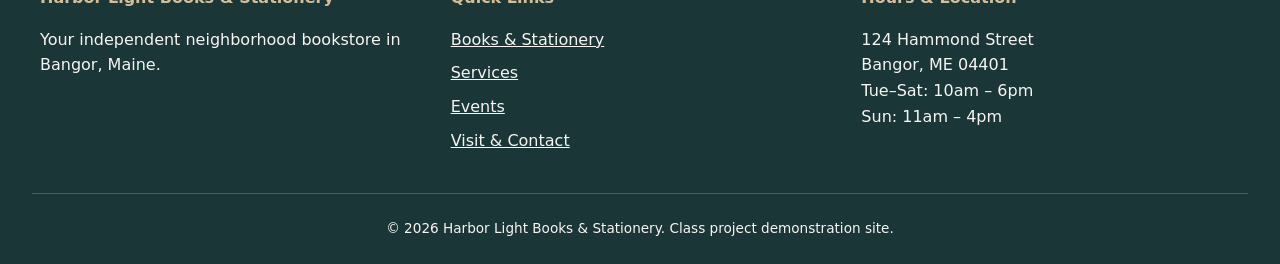
==== commit ac3de5cc: "Update index.html" ====
--- a/index.html
+++ b/index.html
@@ -33,7 +33,7 @@
         <section class="hero">
             <div class="hero-content">
                 <h1>Discover Stories, Stationery & Community in Bangor</h1>
-                <p>Welcome to your neighborhood independent bookstore. Explore curated reads, fine stationery, and welcoming literary gatherings.</p>
+                <p>Welcome to your neighborhood independent bookstore! Explore curated reads, fine stationery, and welcoming literary gatherings.</p>
                 <div class="hero-buttons">
                     <a href="books.html" class="btn btn-primary">Discover Our Books</a>
                     <a href="contact.html" class="btn btn-secondary">Plan Your Visit</a>
